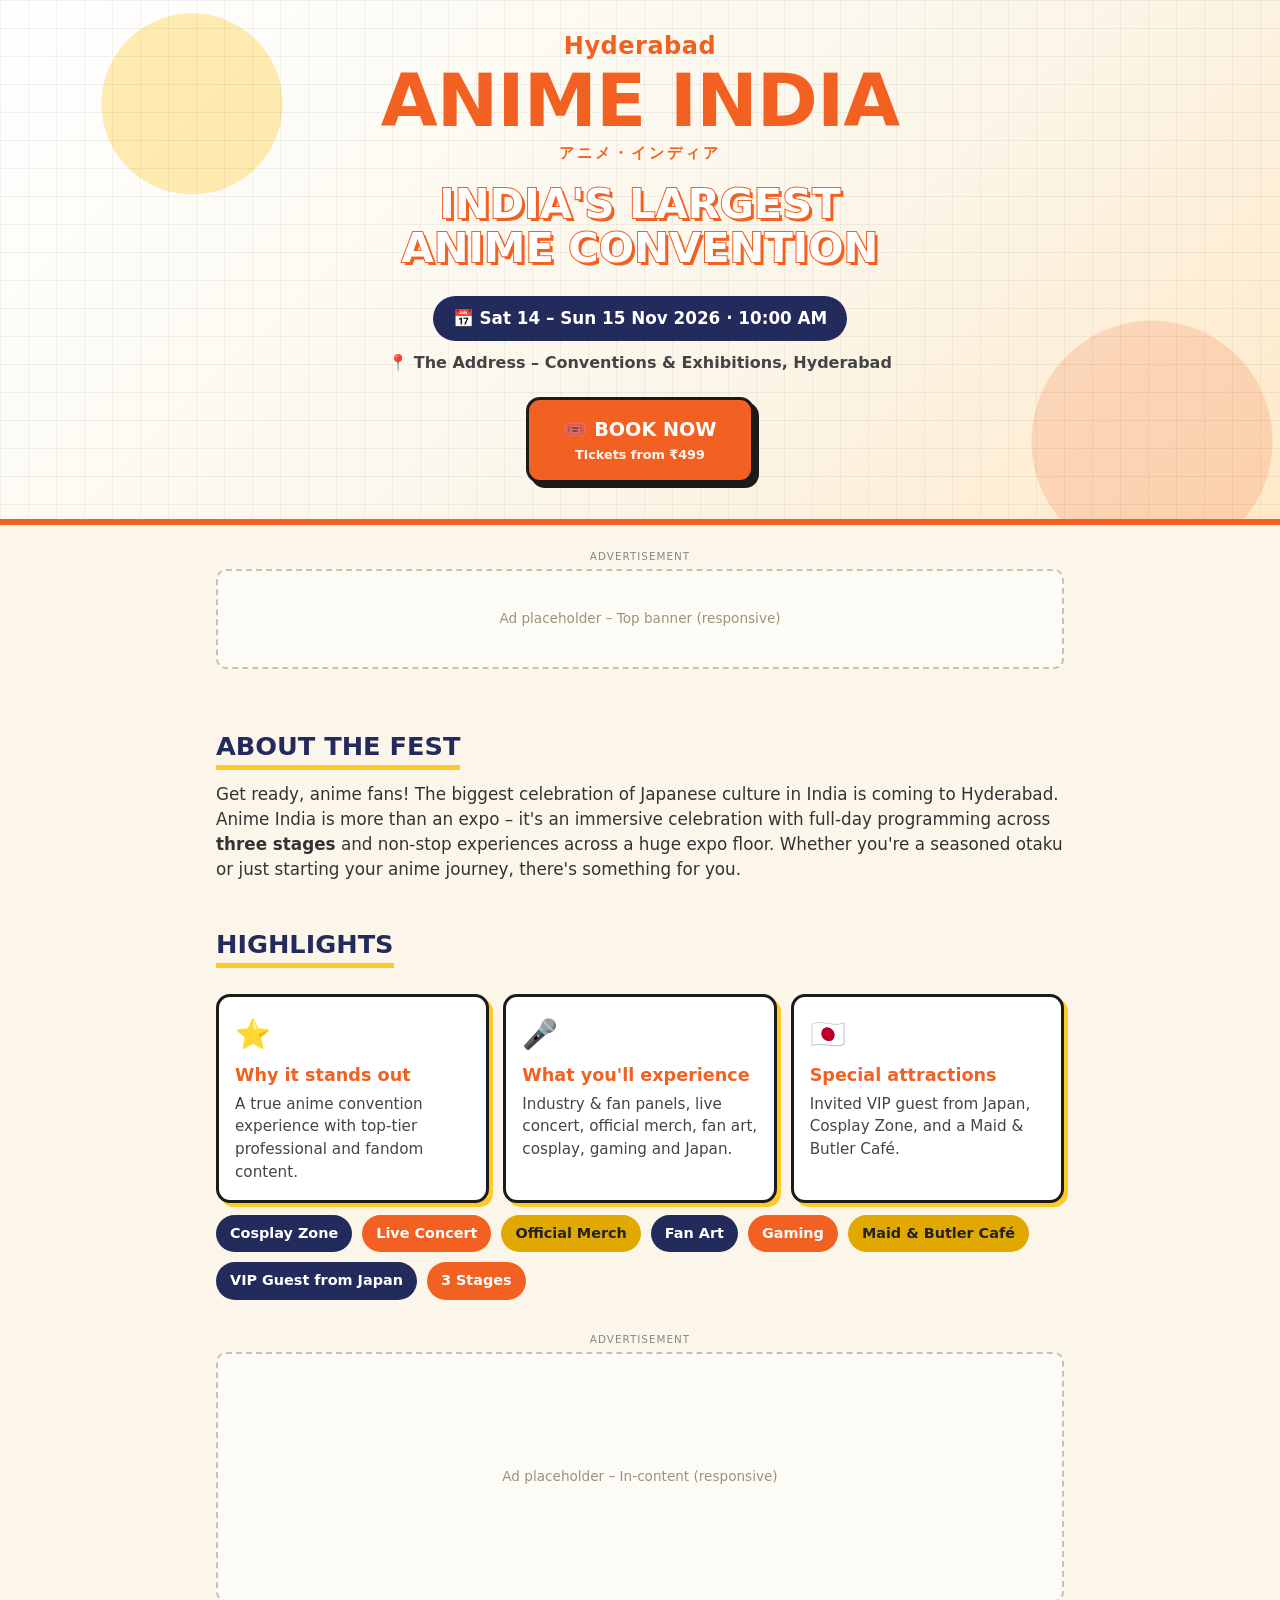
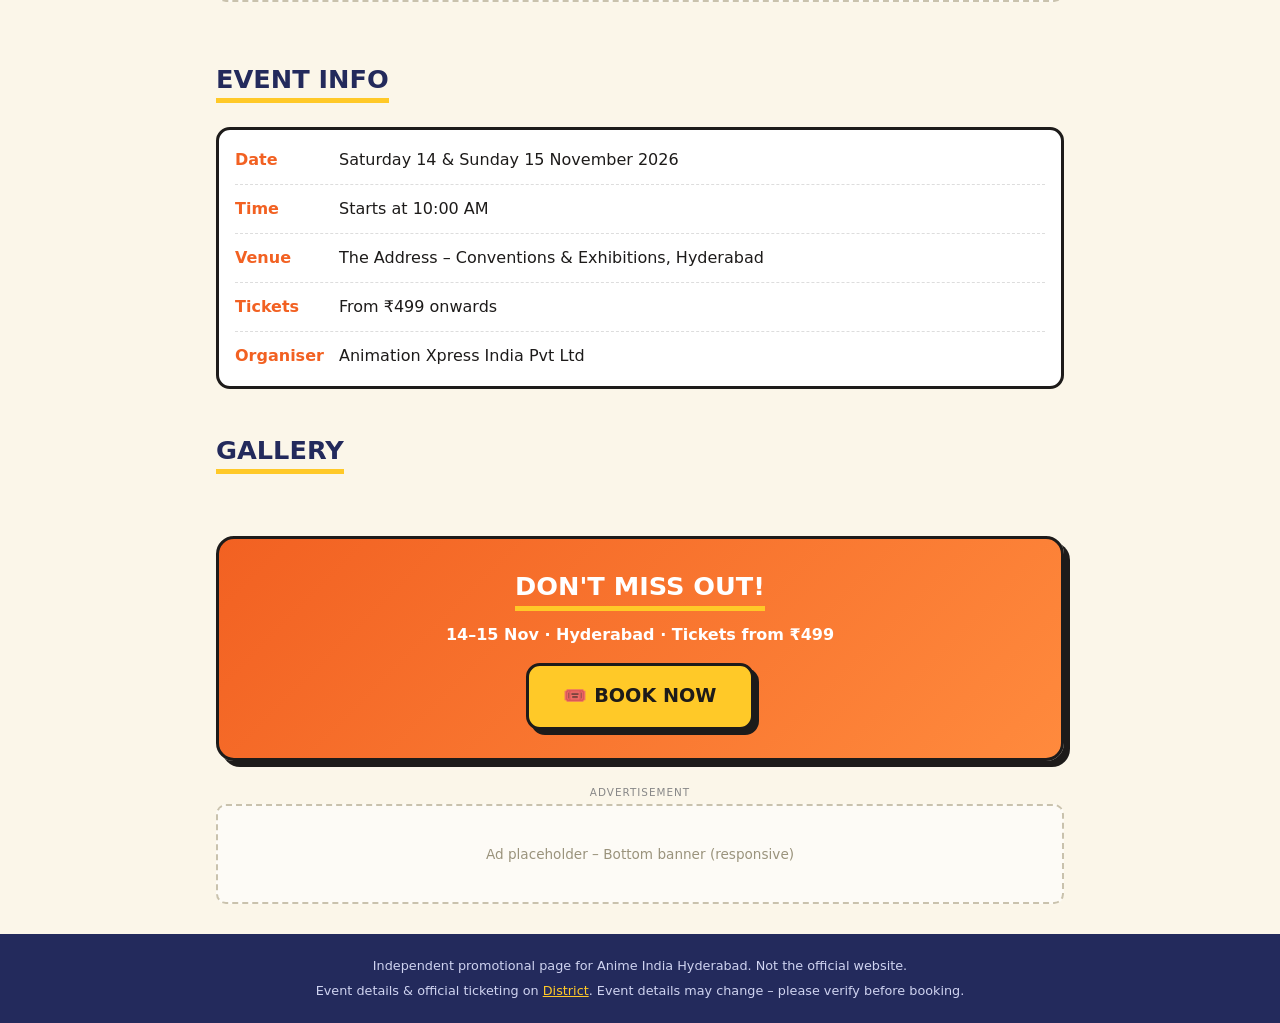
==== index.html @ d9997b5c "Add files via upload" ====
<!DOCTYPE html>
<html lang="en">
<head>
<meta charset="UTF-8">
<meta name="viewport" content="width=device-width, initial-scale=1">
<title>Anime India Hyderabad 2026 – 14 & 15 Nov | Book Tickets</title>
<meta name="description" content="Anime India Hyderabad 2026 – India's largest anime convention. 14–15 Nov at The Address Conventions & Exhibitions. Cosplay, live concert, merch, Japan guests. Tickets from ₹499.">
<meta property="og:title" content="Anime India Hyderabad 2026 – Book Tickets">
<meta property="og:description" content="India's largest anime convention comes to Hyderabad. 14–15 Nov 2026. Tickets from ₹499.">
<meta property="og:type" content="website">
<meta property="og:image" content="https://cdn.district.in/assets/events/publisher/event_cover_image_horizontal/01M0SKTD937GB64CH08VSBX8AN.jpg">
<meta name="twitter:card" content="summary_large_image">

<!-- GOOGLE ADSENSE site-wide script -->
<script async src="https://pagead2.googlesyndication.com/pagead/js/adsbygoogle.js?client=ca-pub-6555063757397765"
     crossorigin="anonymous"></script>

<style>
  :root{
    --orange:#f26122;
    --orange-dark:#d94d12;
    --yellow:#ffc928;
    --cream:#fbf6e9;
    --ink:#1d1b1a;
    --navy:#232a5c;
    --white:#fff;
  }
  *{box-sizing:border-box;margin:0;padding:0}
  html{scroll-behavior:smooth}
  body{
    font-family:"Segoe UI",system-ui,-apple-system,Roboto,Helvetica,Arial,sans-serif;
    background:var(--cream);
    color:var(--ink);
    line-height:1.5;
    -webkit-font-smoothing:antialiased;
    padding-bottom:84px; /* room for sticky button */
  }
  img{max-width:100%;display:block}
  a{color:inherit}
  .wrap{width:100%;max-width:880px;margin:0 auto;padding:0 16px}

  /* ---------- HERO ---------- */
  .hero{
    position:relative;
    overflow:hidden;
    background:
      radial-gradient(circle at 15% 20%,rgba(255,201,40,.35) 0 90px,transparent 91px),
      radial-gradient(circle at 90% 85%,rgba(242,97,34,.18) 0 120px,transparent 121px),
      linear-gradient(135deg,#fff 0%,var(--cream) 60%,#ffe9c9 100%);
    padding:28px 16px 36px;
    text-align:center;
    border-bottom:6px solid var(--orange);
  }
  .hero::before{
    content:"";position:absolute;inset:0;
    background-image:linear-gradient(rgba(0,0,0,.05) 1px,transparent 1px),linear-gradient(90deg,rgba(0,0,0,.05) 1px,transparent 1px);
    background-size:28px 28px;
    pointer-events:none;
  }
  .hero > *{position:relative}
  .city{
    color:var(--orange);font-weight:800;font-size:1.5rem;letter-spacing:.5px;
  }
  .brand{
    color:var(--orange);
    font-weight:900;
    font-size:clamp(2.4rem,11vw,4.6rem);
    line-height:1;
    letter-spacing:-1px;
    text-transform:uppercase;
  }
  .brand-jp{color:var(--orange);font-size:.95rem;font-weight:700;letter-spacing:3px;margin-top:4px}
  .tagline{
    margin:18px auto 6px;
    max-width:560px;
    font-weight:900;
    text-transform:uppercase;
    font-size:clamp(1.5rem,7vw,2.6rem);
    line-height:1.05;
    color:#fff;
    -webkit-text-stroke:2px var(--orange);
    paint-order:stroke fill;
    text-shadow:3px 3px 0 var(--orange);
  }
  .banner-img{
    margin:18px auto 0;
    max-width:640px;
    border-radius:14px;
    border:3px solid var(--ink);
    box-shadow:6px 6px 0 var(--orange);
  }
  .date-pill{
    display:inline-block;margin-top:20px;
    background:var(--navy);color:#fff;
    padding:10px 20px;border-radius:999px;
    font-weight:700;font-size:1.05rem;
  }
  .venue{margin-top:10px;font-weight:600;color:#444}

  /* ---------- BUTTON ---------- */
  .btn{
    display:inline-block;
    background:var(--orange);
    color:#fff;
    text-decoration:none;
    font-weight:900;
    font-size:1.2rem;
    padding:16px 34px;
    border-radius:14px;
    border:3px solid var(--ink);
    box-shadow:5px 5px 0 var(--ink);
    transition:transform .12s,box-shadow .12s,background .12s;
    text-align:center;
  }
  .btn:hover,.btn:focus-visible{background:var(--orange-dark);transform:translate(2px,2px);box-shadow:3px 3px 0 var(--ink)}
  .btn:active{transform:translate(5px,5px);box-shadow:0 0 0 var(--ink)}
  .btn small{display:block;font-weight:600;font-size:.8rem;opacity:.95}
  .hero .btn{margin-top:22px}

  /* ---------- ADS ---------- */
  .ad-slot{
    margin:24px auto;
    text-align:center;
  }
  .ad-slot .ad-label{
    font-size:.65rem;letter-spacing:1px;text-transform:uppercase;color:#888;margin-bottom:4px;
  }
  .ad-box{
    min-height:100px;
    border:2px dashed #c9c2ad;
    border-radius:10px;
    background:rgba(255,255,255,.6);
    display:flex;align-items:center;justify-content:center;
    color:#9a937c;font-size:.85rem;padding:8px;
    overflow:hidden;
  }
  /* When a real ad loads, remove the dashed placeholder look */
  .ad-box:has(ins[data-ad-status="filled"]){border:0;background:none}

  /* ---------- SECTIONS ---------- */
  section{padding:8px 0}
  h2{
    font-size:1.6rem;font-weight:900;text-transform:uppercase;
    color:var(--navy);margin:26px 0 12px;
    display:inline-block;border-bottom:5px solid var(--yellow);
  }
  p.lead{font-size:1.05rem;color:#333}
  .cards{display:grid;grid-template-columns:1fr;gap:14px;margin-top:14px}
  .card{
    background:#fff;border:3px solid var(--ink);border-radius:14px;
    padding:16px;box-shadow:4px 4px 0 var(--yellow);
  }
  .card .ico{font-size:1.8rem}
  .card h3{margin:6px 0 4px;font-size:1.1rem;color:var(--orange)}
  .card p{font-size:.95rem;color:#444}

  .chips{display:flex;flex-wrap:wrap;gap:10px;margin-top:12px}
  .chip{
    background:var(--navy);color:#fff;padding:8px 14px;border-radius:999px;
    font-weight:600;font-size:.9rem;
  }
  .chip:nth-child(3n+2){background:var(--orange)}
  .chip:nth-child(3n){background:#e0a800;color:#222}

  .info{
    background:#fff;border:3px solid var(--ink);border-radius:14px;padding:6px 16px;margin-top:12px;
  }
  .info div{display:flex;gap:12px;padding:12px 0;border-bottom:1px dashed #ddd}
  .info div:last-child{border-bottom:0}
  .info b{min-width:92px;color:var(--orange)}

  .gallery{display:grid;grid-template-columns:repeat(2,1fr);gap:10px;margin-top:12px}
  .gallery img{
    width:100%;aspect-ratio:4/3;object-fit:cover;border-radius:12px;border:3px solid var(--ink);background:#eee;
  }

  .cta-block{
    margin:30px 0 10px;
    background:linear-gradient(135deg,var(--orange),#ff8a3d);
    color:#fff;text-align:center;
    border:3px solid var(--ink);border-radius:18px;
    padding:28px 16px;box-shadow:6px 6px 0 var(--ink);
  }
  .cta-block h2{color:#fff;border-color:var(--yellow);margin-top:0}
  .cta-block p{margin-bottom:16px;font-weight:600}
  .cta-block .btn{background:var(--yellow);color:var(--ink)}
  .cta-block .btn:hover{background:#ffd957}

  /* ---------- FOOTER ---------- */
  footer{
    margin-top:30px;background:var(--navy);color:#cfd3f0;
    text-align:center;padding:22px 16px;font-size:.8rem;
  }
  footer a{color:var(--yellow)}

  /* ---------- STICKY BUTTON (mobile) ---------- */
  .sticky{
    position:fixed;left:0;right:0;bottom:0;z-index:50;
    background:rgba(255,255,255,.96);
    border-top:3px solid var(--ink);
    padding:10px 14px;
    display:flex;align-items:center;justify-content:space-between;gap:12px;
  }
  .sticky .price{font-size:.8rem;line-height:1.2;color:#555}
  .sticky .price b{display:block;font-size:1.25rem;color:var(--ink)}
  .sticky .btn{padding:12px 24px;font-size:1.05rem;box-shadow:3px 3px 0 var(--ink)}

  @media (min-width:640px){
    .cards{grid-template-columns:repeat(3,1fr)}
    .gallery{grid-template-columns:repeat(3,1fr)}
    body{padding-bottom:0}
    .sticky{display:none}
  }
</style>
</head>
<body>

<!-- ================= HERO ================= -->
<header class="hero">
  <div class="city">Hyderabad</div>
  <div class="brand">Anime India</div>
  <div class="brand-jp">アニメ・インディア</div>

  <div class="tagline">India's Largest Anime Convention</div>

  <!-- OPTIONAL: save your banner image as "banner.jpg" next to this file and it will show here -->
  <img class="banner-img" src="banner.jpg" alt="Anime India Hyderabad banner" onerror="this.style.display='none'">

  <div class="date-pill">📅 Sat 14 – Sun 15 Nov 2026 · 10:00 AM</div>
  <div class="venue">📍 The Address – Conventions &amp; Exhibitions, Hyderabad</div>

  <!-- TODO: replace the href with your ticket booking link -->
  <a class="btn book-link" href="https://www.district.in/events/anime-india-hyderabad-2026-buy-tickets" target="_blank" rel="noopener sponsored">
    🎟️ BOOK NOW
    <small>Tickets from ₹499</small>
  </a>
</header>

<main class="wrap">

  <!-- ============ AD SLOT 1: TOP BANNER ============ -->
  <div class="ad-slot">
    <div class="ad-label">Advertisement</div>
    <div class="ad-box">
      <!-- PASTE YOUR ADSENSE UNIT HERE (replace this whole comment block + placeholder text)
      <ins class="adsbygoogle"
           style="display:block"
           data-ad-client="ca-pub-6555063757397765"
           data-ad-slot="1111111111"
           data-ad-format="auto"
           data-full-width-responsive="true"></ins>
      <script>(adsbygoogle = window.adsbygoogle || []).push({});</script>
      -->
      Ad placeholder – Top banner (responsive)
    </div>
  </div>

  <!-- ================= ABOUT ================= -->
  <section>
    <h2>About the Fest</h2>
    <p class="lead">
      Get ready, anime fans! The biggest celebration of Japanese culture in India is coming to Hyderabad.
      Anime India is more than an expo – it's an immersive celebration with full-day programming across
      <strong>three stages</strong> and non-stop experiences across a huge expo floor. Whether you're a seasoned
      otaku or just starting your anime journey, there's something for you.
    </p>
  </section>

  <!-- ================= HIGHLIGHTS ================= -->
  <section>
    <h2>Highlights</h2>
    <div class="cards">
      <div class="card">
        <div class="ico">⭐</div>
        <h3>Why it stands out</h3>
        <p>A true anime convention experience with top-tier professional and fandom content.</p>
      </div>
      <div class="card">
        <div class="ico">🎤</div>
        <h3>What you'll experience</h3>
        <p>Industry &amp; fan panels, live concert, official merch, fan art, cosplay, gaming and Japan.</p>
      </div>
      <div class="card">
        <div class="ico">🇯🇵</div>
        <h3>Special attractions</h3>
        <p>Invited VIP guest from Japan, Cosplay Zone, and a Maid &amp; Butler Café.</p>
      </div>
    </div>

    <div class="chips">
      <span class="chip">Cosplay Zone</span>
      <span class="chip">Live Concert</span>
      <span class="chip">Official Merch</span>
      <span class="chip">Fan Art</span>
      <span class="chip">Gaming</span>
      <span class="chip">Maid &amp; Butler Café</span>
      <span class="chip">VIP Guest from Japan</span>
      <span class="chip">3 Stages</span>
    </div>
  </section>

  <!-- ============ AD SLOT 2: IN-CONTENT ============ -->
  <div class="ad-slot">
    <div class="ad-label">Advertisement</div>
    <div class="ad-box" style="min-height:250px">
      <!-- PASTE YOUR ADSENSE UNIT HERE (in-article / display)
      <ins class="adsbygoogle"
           style="display:block"
           data-ad-client="ca-pub-6555063757397765"
           data-ad-slot="2222222222"
           data-ad-format="auto"
           data-full-width-responsive="true"></ins>
      <script>(adsbygoogle = window.adsbygoogle || []).push({});</script>
      -->
      Ad placeholder – In-content (responsive)
    </div>
  </div>

  <!-- ================= EVENT INFO ================= -->
  <section>
    <h2>Event Info</h2>
    <div class="info">
      <div><b>Date</b><span>Saturday 14 &amp; Sunday 15 November 2026</span></div>
      <div><b>Time</b><span>Starts at 10:00 AM</span></div>
      <div><b>Venue</b><span>The Address – Conventions &amp; Exhibitions, Hyderabad</span></div>
      <div><b>Tickets</b><span>From ₹499 onwards</span></div>
      <div><b>Organiser</b><span>Animation Xpress India Pvt Ltd</span></div>
    </div>
  </section>

  <!-- ================= GALLERY ================= -->
  <section>
    <h2>Gallery</h2>
    <div class="gallery">
      <img loading="lazy" src="https://cdn.district.in/assets/events/publisher/event_gallery/01M0SVY6WCK9Q5FBVEZXFM55FK.jpg" alt="Anime India gallery 1" onerror="this.style.display='none'">
      <img loading="lazy" src="https://cdn.district.in/assets/events/publisher/event_gallery/01M0SVY34ZHB3S0Z2BX5FGMW21.jpg" alt="Anime India gallery 2" onerror="this.style.display='none'">
      <img loading="lazy" src="https://cdn.district.in/assets/events/publisher/event_gallery/01M0SVXY5QRFM354SJAD86VVQ5.jpg" alt="Anime India gallery 3" onerror="this.style.display='none'">
      <img loading="lazy" src="https://cdn.district.in/assets/events/publisher/event_gallery/01M0SVXTPT9TZ4PZVV7VS8938Q.jpg" alt="Anime India gallery 4" onerror="this.style.display='none'">
      <img loading="lazy" src="https://cdn.district.in/assets/events/publisher/event_gallery/01M2HNBR9TRC906H655CSDZWC6.jpg" alt="Anime India gallery 5" onerror="this.style.display='none'">
      <img loading="lazy" src="https://cdn.district.in/assets/events/publisher/event_gallery/01M2HNBVG0ZB7NQNFQW8P3RVX2.jpg" alt="Anime India gallery 6" onerror="this.style.display='none'">
    </div>
  </section>

  <!-- ================= BOOK NOW CTA ================= -->
  <div class="cta-block">
    <h2>Don't Miss Out!</h2>
    <p>14–15 Nov · Hyderabad · Tickets from ₹499</p>
    <!-- TODO: replace the href with your ticket booking link -->
    <a class="btn book-link" href="https://www.district.in/events/anime-india-hyderabad-2026-buy-tickets" target="_blank" rel="noopener sponsored">
      🎟️ BOOK NOW
    </a>
  </div>

  <!-- ============ AD SLOT 3: BOTTOM ============ -->
  <div class="ad-slot">
    <div class="ad-label">Advertisement</div>
    <div class="ad-box">
      <!-- PASTE YOUR ADSENSE UNIT HERE (bottom banner)
      <ins class="adsbygoogle"
           style="display:block"
           data-ad-client="ca-pub-6555063757397765"
           data-ad-slot="3333333333"
           data-ad-format="auto"
           data-full-width-responsive="true"></ins>
      <script>(adsbygoogle = window.adsbygoogle || []).push({});</script>
      -->
      Ad placeholder – Bottom banner (responsive)
    </div>
  </div>

</main>

<footer>
  <p>Independent promotional page for Anime India Hyderabad. Not the official website.</p>
  <p style="margin-top:6px">Event details &amp; official ticketing on
    <a href="https://www.district.in/events/anime-india-hyderabad-2026-buy-tickets" target="_blank" rel="noopener">District</a>.
    Event details may change – please verify before booking.</p>
</footer>

<!-- Sticky mobile Book Now bar -->
<div class="sticky">
  <div class="price">Tickets from<b>₹499</b></div>
  <a class="btn book-link" href="https://www.district.in/events/anime-india-hyderabad-2026-buy-tickets" target="_blank" rel="noopener sponsored">🎟️ BOOK NOW</a>
</div>

</body>
</html>
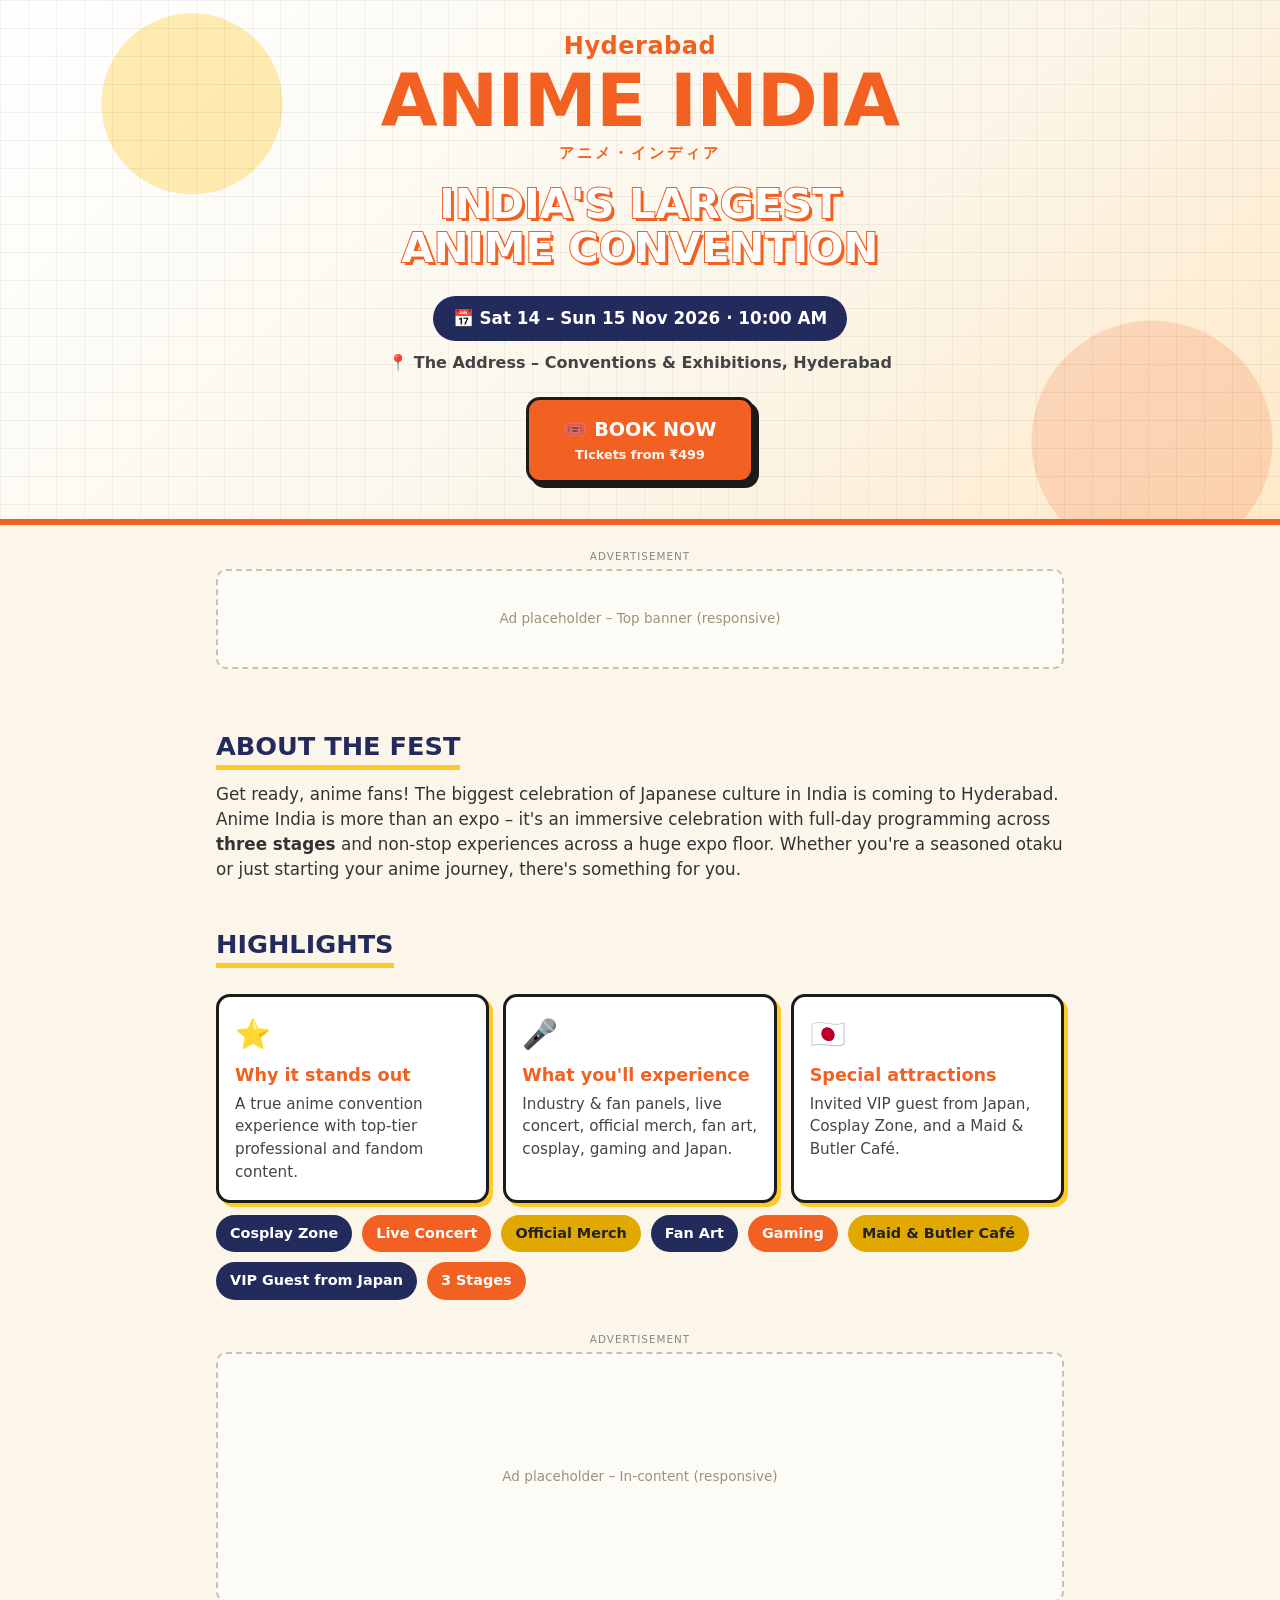
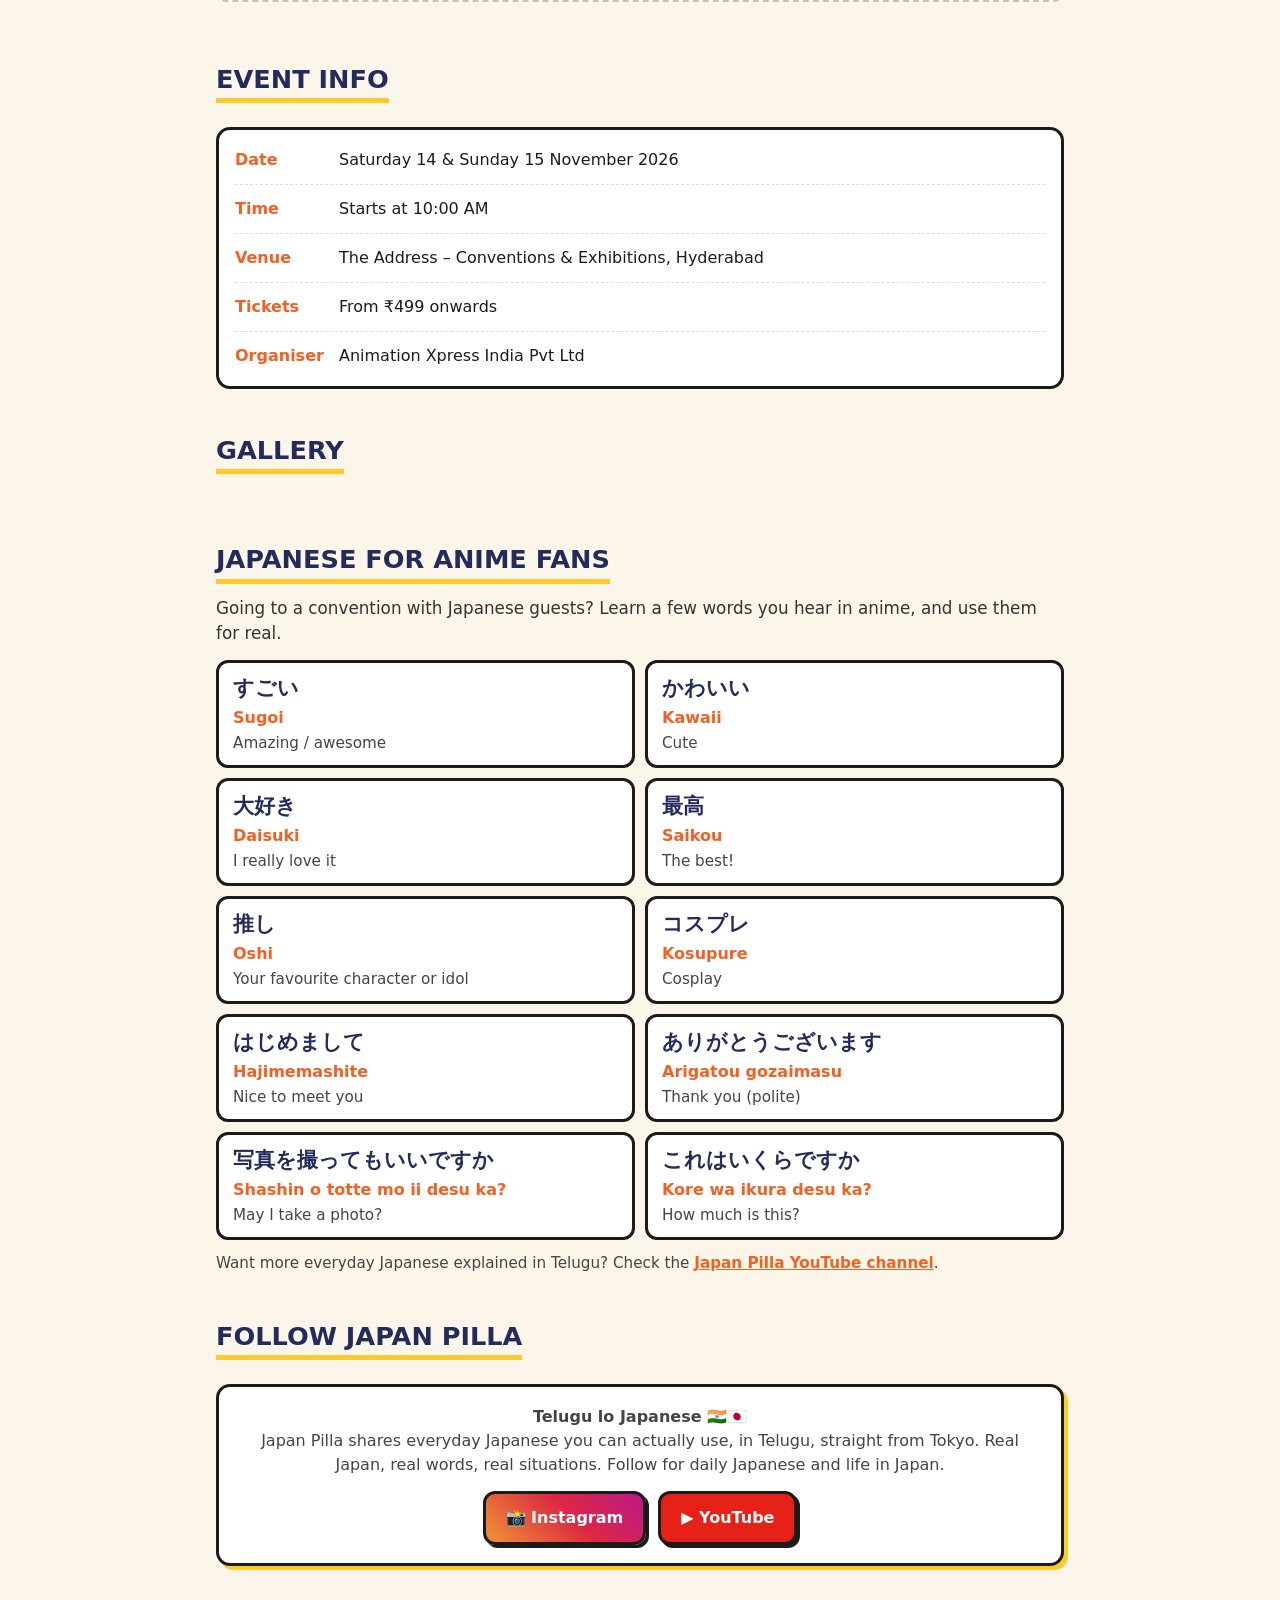
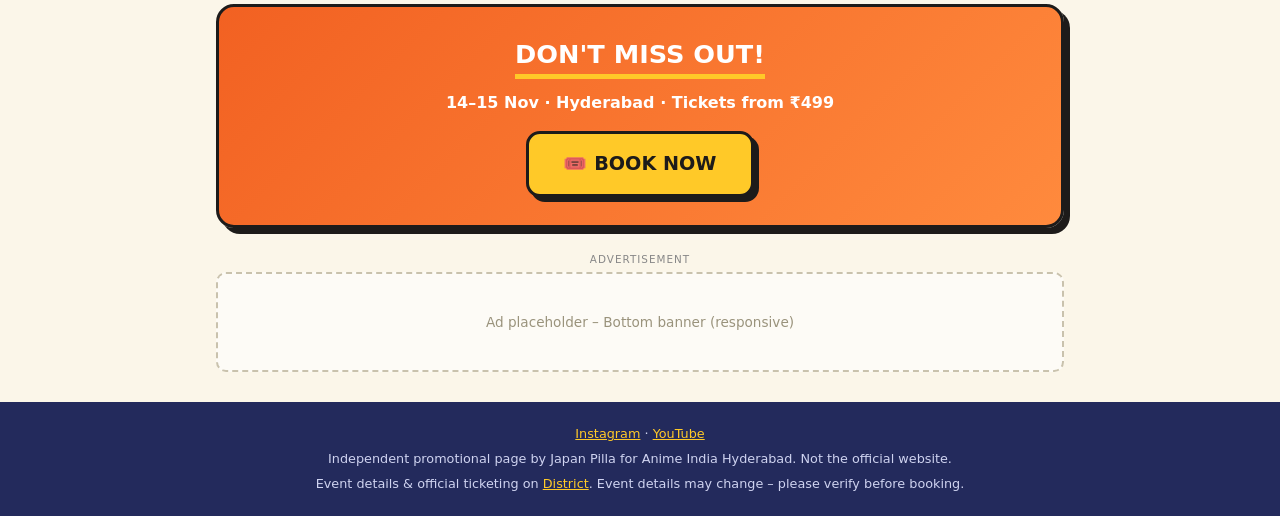
==== commit 70782dec: "Add files via upload" ====
--- a/index.html
+++ b/index.html
@@ -185,6 +185,37 @@
   .cta-block p{margin-bottom:16px;font-weight:600}
   .cta-block .btn{background:var(--yellow);color:var(--ink)}
   .cta-block .btn:hover{background:#ffd957}
+
+  /* ---------- PHRASES ---------- */
+  .phrases{display:grid;grid-template-columns:1fr;gap:10px;margin-top:14px}
+  .ph{
+    background:#fff;border:3px solid var(--ink);border-radius:12px;
+    padding:10px 14px;display:flex;flex-direction:column;gap:2px;
+  }
+  .ph .jp{font-size:1.3rem;font-weight:800;color:var(--navy)}
+  .ph .ro{font-weight:700;color:var(--orange)}
+  .ph .en{color:#444;font-size:.95rem}
+  p.note{margin-top:12px;font-size:.95rem;color:#444}
+  p.note a{color:var(--orange);font-weight:700}
+  @media (min-width:640px){.phrases{grid-template-columns:repeat(2,1fr)}}
+
+  /* ---------- FOLLOW / SOCIAL ---------- */
+  .follow{
+    background:#fff;border:3px solid var(--ink);border-radius:14px;
+    padding:18px 16px;margin-top:12px;text-align:center;
+    box-shadow:4px 4px 0 var(--yellow);
+  }
+  .follow p{color:#444;margin-bottom:14px}
+  .social{display:flex;flex-wrap:wrap;gap:12px;justify-content:center}
+  .social a{
+    display:inline-flex;align-items:center;gap:8px;
+    text-decoration:none;font-weight:800;color:#fff;
+    padding:12px 20px;border-radius:12px;border:3px solid var(--ink);
+    box-shadow:3px 3px 0 var(--ink);
+  }
+  .social a.ig{background:linear-gradient(45deg,#f09433,#dc2743 55%,#bc1888)}
+  .social a.yt{background:#e62117}
+  .social a:hover{transform:translate(2px,2px);box-shadow:1px 1px 0 var(--ink)}
 
   /* ---------- FOOTER ---------- */
   footer{
@@ -341,6 +372,38 @@
     </div>
   </section>
 
+  <!-- ================= JAPANESE PHRASES ================= -->
+  <section>
+    <h2>Japanese for Anime Fans</h2>
+    <p class="lead">Going to a convention with Japanese guests? Learn a few words you hear in anime, and use them for real.</p>
+    <div class="phrases">
+      <div class="ph"><span class="jp">すごい</span><span class="ro">Sugoi</span><span class="en">Amazing / awesome</span></div>
+      <div class="ph"><span class="jp">かわいい</span><span class="ro">Kawaii</span><span class="en">Cute</span></div>
+      <div class="ph"><span class="jp">大好き</span><span class="ro">Daisuki</span><span class="en">I really love it</span></div>
+      <div class="ph"><span class="jp">最高</span><span class="ro">Saikou</span><span class="en">The best!</span></div>
+      <div class="ph"><span class="jp">推し</span><span class="ro">Oshi</span><span class="en">Your favourite character or idol</span></div>
+      <div class="ph"><span class="jp">コスプレ</span><span class="ro">Kosupure</span><span class="en">Cosplay</span></div>
+      <div class="ph"><span class="jp">はじめまして</span><span class="ro">Hajimemashite</span><span class="en">Nice to meet you</span></div>
+      <div class="ph"><span class="jp">ありがとうございます</span><span class="ro">Arigatou gozaimasu</span><span class="en">Thank you (polite)</span></div>
+      <div class="ph"><span class="jp">写真を撮ってもいいですか</span><span class="ro">Shashin o totte mo ii desu ka?</span><span class="en">May I take a photo?</span></div>
+      <div class="ph"><span class="jp">これはいくらですか</span><span class="ro">Kore wa ikura desu ka?</span><span class="en">How much is this?</span></div>
+    </div>
+    <p class="note">Want more everyday Japanese explained in Telugu? Check the <a href="https://www.youtube.com/@japan_pilla" target="_blank" rel="noopener">Japan Pilla YouTube channel</a>.</p>
+  </section>
+
+  <!-- ================= FOLLOW ================= -->
+  <section>
+    <h2>Follow Japan Pilla</h2>
+    <div class="follow">
+      <p><strong>Telugu lo Japanese 🇮🇳🇯🇵</strong><br>
+      Japan Pilla shares everyday Japanese you can actually use, in Telugu, straight from Tokyo. Real Japan, real words, real situations. Follow for daily Japanese and life in Japan.</p>
+      <div class="social">
+        <a class="ig" href="https://www.instagram.com/japan_pilla" target="_blank" rel="noopener">📸 Instagram</a>
+        <a class="yt" href="https://www.youtube.com/@japan_pilla" target="_blank" rel="noopener">▶️ YouTube</a>
+      </div>
+    </div>
+  </section>
+
   <!-- ================= BOOK NOW CTA ================= -->
   <div class="cta-block">
     <h2>Don't Miss Out!</h2>
@@ -371,7 +434,11 @@
 </main>
 
 <footer>
-  <p>Independent promotional page for Anime India Hyderabad. Not the official website.</p>
+  <p>
+    <a href="https://www.instagram.com/japan_pilla" target="_blank" rel="noopener">Instagram</a> ·
+    <a href="https://www.youtube.com/@japan_pilla" target="_blank" rel="noopener">YouTube</a>
+  </p>
+  <p style="margin-top:6px">Independent promotional page by Japan Pilla for Anime India Hyderabad. Not the official website.</p>
   <p style="margin-top:6px">Event details &amp; official ticketing on
     <a href="https://www.district.in/events/anime-india-hyderabad-2026-buy-tickets" target="_blank" rel="noopener">District</a>.
     Event details may change – please verify before booking.</p>
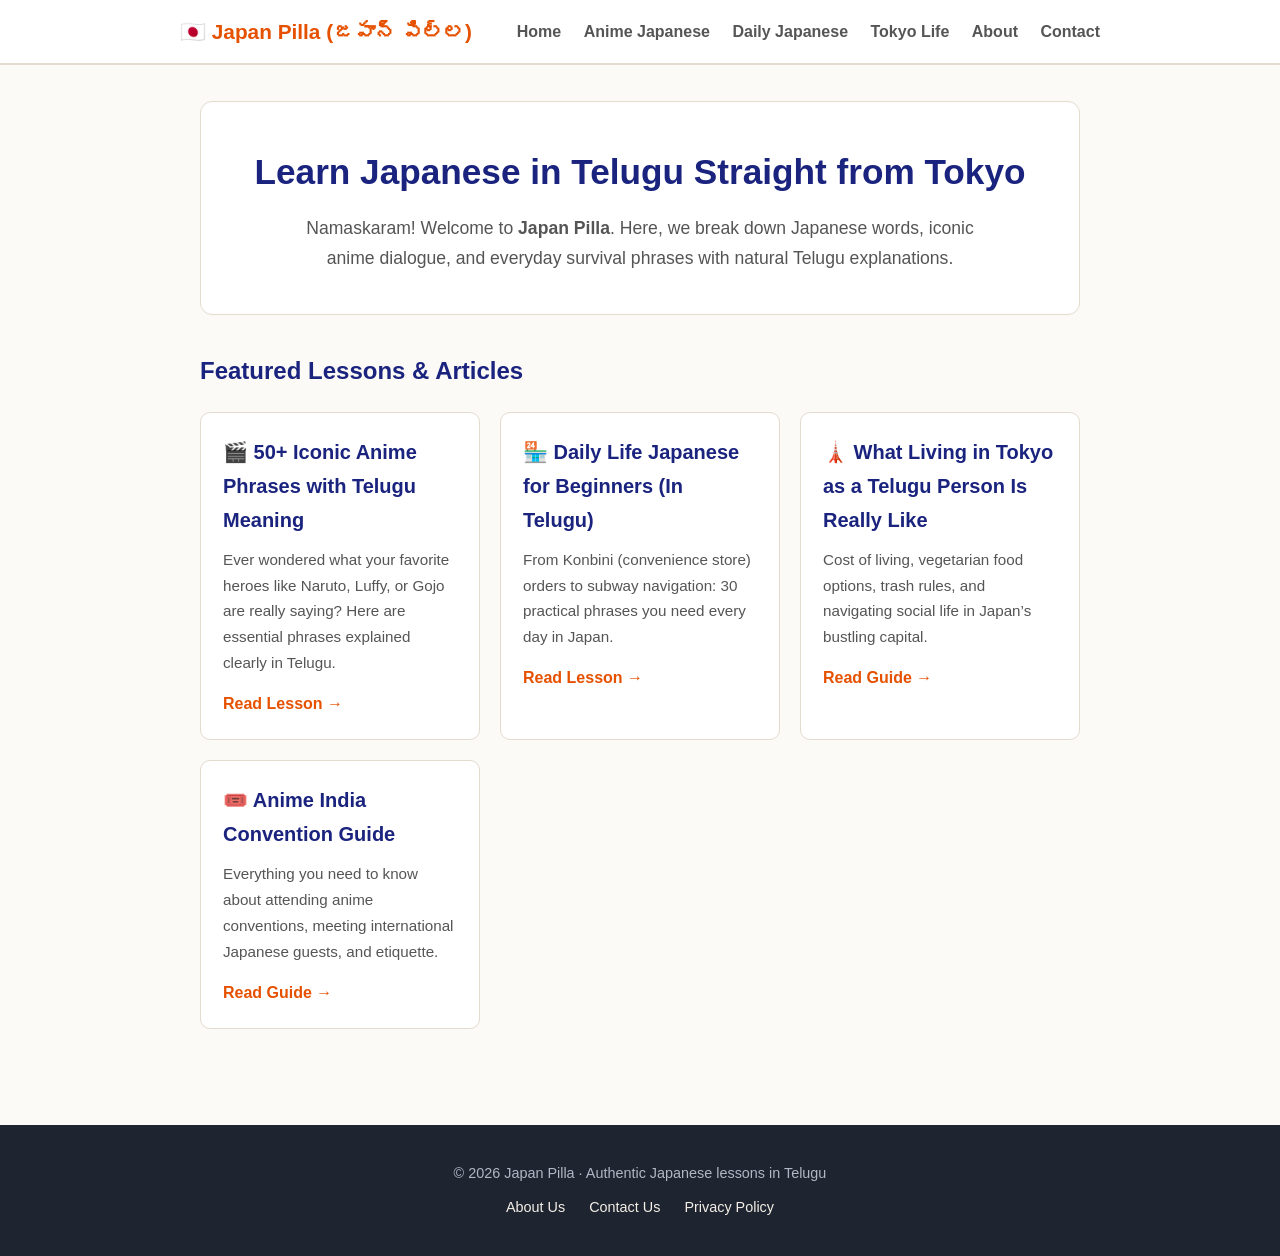
==== commit 724e5789: "Add files via upload" ====
--- a/index.html
+++ b/index.html
@@ -1,454 +1,72 @@
 <!DOCTYPE html>
 <html lang="en">
 <head>
-<meta charset="UTF-8">
-<meta name="viewport" content="width=device-width, initial-scale=1">
-<title>Anime India Hyderabad 2026 – 14 & 15 Nov | Book Tickets</title>
-<meta name="description" content="Anime India Hyderabad 2026 – India's largest anime convention. 14–15 Nov at The Address Conventions & Exhibitions. Cosplay, live concert, merch, Japan guests. Tickets from ₹499.">
-<meta property="og:title" content="Anime India Hyderabad 2026 – Book Tickets">
-<meta property="og:description" content="India's largest anime convention comes to Hyderabad. 14–15 Nov 2026. Tickets from ₹499.">
-<meta property="og:type" content="website">
-<meta property="og:image" content="https://cdn.district.in/assets/events/publisher/event_cover_image_horizontal/01M0SKTD937GB64CH08VSBX8AN.jpg">
-<meta name="twitter:card" content="summary_large_image">
-
-<!-- GOOGLE ADSENSE site-wide script -->
-<script async src="https://pagead2.googlesyndication.com/pagead/js/adsbygoogle.js?client=ca-pub-6555063757397765"
-     crossorigin="anonymous"></script>
-
-<style>
-  :root{
-    --orange:#f26122;
-    --orange-dark:#d94d12;
-    --yellow:#ffc928;
-    --cream:#fbf6e9;
-    --ink:#1d1b1a;
-    --navy:#232a5c;
-    --white:#fff;
-  }
-  *{box-sizing:border-box;margin:0;padding:0}
-  html{scroll-behavior:smooth}
-  body{
-    font-family:"Segoe UI",system-ui,-apple-system,Roboto,Helvetica,Arial,sans-serif;
-    background:var(--cream);
-    color:var(--ink);
-    line-height:1.5;
-    -webkit-font-smoothing:antialiased;
-    padding-bottom:84px; /* room for sticky button */
-  }
-  img{max-width:100%;display:block}
-  a{color:inherit}
-  .wrap{width:100%;max-width:880px;margin:0 auto;padding:0 16px}
-
-  /* ---------- HERO ---------- */
-  .hero{
-    position:relative;
-    overflow:hidden;
-    background:
-      radial-gradient(circle at 15% 20%,rgba(255,201,40,.35) 0 90px,transparent 91px),
-      radial-gradient(circle at 90% 85%,rgba(242,97,34,.18) 0 120px,transparent 121px),
-      linear-gradient(135deg,#fff 0%,var(--cream) 60%,#ffe9c9 100%);
-    padding:28px 16px 36px;
-    text-align:center;
-    border-bottom:6px solid var(--orange);
-  }
-  .hero::before{
-    content:"";position:absolute;inset:0;
-    background-image:linear-gradient(rgba(0,0,0,.05) 1px,transparent 1px),linear-gradient(90deg,rgba(0,0,0,.05) 1px,transparent 1px);
-    background-size:28px 28px;
-    pointer-events:none;
-  }
-  .hero > *{position:relative}
-  .city{
-    color:var(--orange);font-weight:800;font-size:1.5rem;letter-spacing:.5px;
-  }
-  .brand{
-    color:var(--orange);
-    font-weight:900;
-    font-size:clamp(2.4rem,11vw,4.6rem);
-    line-height:1;
-    letter-spacing:-1px;
-    text-transform:uppercase;
-  }
-  .brand-jp{color:var(--orange);font-size:.95rem;font-weight:700;letter-spacing:3px;margin-top:4px}
-  .tagline{
-    margin:18px auto 6px;
-    max-width:560px;
-    font-weight:900;
-    text-transform:uppercase;
-    font-size:clamp(1.5rem,7vw,2.6rem);
-    line-height:1.05;
-    color:#fff;
-    -webkit-text-stroke:2px var(--orange);
-    paint-order:stroke fill;
-    text-shadow:3px 3px 0 var(--orange);
-  }
-  .banner-img{
-    margin:18px auto 0;
-    max-width:640px;
-    border-radius:14px;
-    border:3px solid var(--ink);
-    box-shadow:6px 6px 0 var(--orange);
-  }
-  .date-pill{
-    display:inline-block;margin-top:20px;
-    background:var(--navy);color:#fff;
-    padding:10px 20px;border-radius:999px;
-    font-weight:700;font-size:1.05rem;
-  }
-  .venue{margin-top:10px;font-weight:600;color:#444}
-
-  /* ---------- BUTTON ---------- */
-  .btn{
-    display:inline-block;
-    background:var(--orange);
-    color:#fff;
-    text-decoration:none;
-    font-weight:900;
-    font-size:1.2rem;
-    padding:16px 34px;
-    border-radius:14px;
-    border:3px solid var(--ink);
-    box-shadow:5px 5px 0 var(--ink);
-    transition:transform .12s,box-shadow .12s,background .12s;
-    text-align:center;
-  }
-  .btn:hover,.btn:focus-visible{background:var(--orange-dark);transform:translate(2px,2px);box-shadow:3px 3px 0 var(--ink)}
-  .btn:active{transform:translate(5px,5px);box-shadow:0 0 0 var(--ink)}
-  .btn small{display:block;font-weight:600;font-size:.8rem;opacity:.95}
-  .hero .btn{margin-top:22px}
-
-  /* ---------- ADS ---------- */
-  .ad-slot{
-    margin:24px auto;
-    text-align:center;
-  }
-  .ad-slot .ad-label{
-    font-size:.65rem;letter-spacing:1px;text-transform:uppercase;color:#888;margin-bottom:4px;
-  }
-  .ad-box{
-    min-height:100px;
-    border:2px dashed #c9c2ad;
-    border-radius:10px;
-    background:rgba(255,255,255,.6);
-    display:flex;align-items:center;justify-content:center;
-    color:#9a937c;font-size:.85rem;padding:8px;
-    overflow:hidden;
-  }
-  /* When a real ad loads, remove the dashed placeholder look */
-  .ad-box:has(ins[data-ad-status="filled"]){border:0;background:none}
-
-  /* ---------- SECTIONS ---------- */
-  section{padding:8px 0}
-  h2{
-    font-size:1.6rem;font-weight:900;text-transform:uppercase;
-    color:var(--navy);margin:26px 0 12px;
-    display:inline-block;border-bottom:5px solid var(--yellow);
-  }
-  p.lead{font-size:1.05rem;color:#333}
-  .cards{display:grid;grid-template-columns:1fr;gap:14px;margin-top:14px}
-  .card{
-    background:#fff;border:3px solid var(--ink);border-radius:14px;
-    padding:16px;box-shadow:4px 4px 0 var(--yellow);
-  }
-  .card .ico{font-size:1.8rem}
-  .card h3{margin:6px 0 4px;font-size:1.1rem;color:var(--orange)}
-  .card p{font-size:.95rem;color:#444}
-
-  .chips{display:flex;flex-wrap:wrap;gap:10px;margin-top:12px}
-  .chip{
-    background:var(--navy);color:#fff;padding:8px 14px;border-radius:999px;
-    font-weight:600;font-size:.9rem;
-  }
-  .chip:nth-child(3n+2){background:var(--orange)}
-  .chip:nth-child(3n){background:#e0a800;color:#222}
-
-  .info{
-    background:#fff;border:3px solid var(--ink);border-radius:14px;padding:6px 16px;margin-top:12px;
-  }
-  .info div{display:flex;gap:12px;padding:12px 0;border-bottom:1px dashed #ddd}
-  .info div:last-child{border-bottom:0}
-  .info b{min-width:92px;color:var(--orange)}
-
-  .gallery{display:grid;grid-template-columns:repeat(2,1fr);gap:10px;margin-top:12px}
-  .gallery img{
-    width:100%;aspect-ratio:4/3;object-fit:cover;border-radius:12px;border:3px solid var(--ink);background:#eee;
-  }
-
-  .cta-block{
-    margin:30px 0 10px;
-    background:linear-gradient(135deg,var(--orange),#ff8a3d);
-    color:#fff;text-align:center;
-    border:3px solid var(--ink);border-radius:18px;
-    padding:28px 16px;box-shadow:6px 6px 0 var(--ink);
-  }
-  .cta-block h2{color:#fff;border-color:var(--yellow);margin-top:0}
-  .cta-block p{margin-bottom:16px;font-weight:600}
-  .cta-block .btn{background:var(--yellow);color:var(--ink)}
-  .cta-block .btn:hover{background:#ffd957}
-
-  /* ---------- PHRASES ---------- */
-  .phrases{display:grid;grid-template-columns:1fr;gap:10px;margin-top:14px}
-  .ph{
-    background:#fff;border:3px solid var(--ink);border-radius:12px;
-    padding:10px 14px;display:flex;flex-direction:column;gap:2px;
-  }
-  .ph .jp{font-size:1.3rem;font-weight:800;color:var(--navy)}
-  .ph .ro{font-weight:700;color:var(--orange)}
-  .ph .en{color:#444;font-size:.95rem}
-  p.note{margin-top:12px;font-size:.95rem;color:#444}
-  p.note a{color:var(--orange);font-weight:700}
-  @media (min-width:640px){.phrases{grid-template-columns:repeat(2,1fr)}}
-
-  /* ---------- FOLLOW / SOCIAL ---------- */
-  .follow{
-    background:#fff;border:3px solid var(--ink);border-radius:14px;
-    padding:18px 16px;margin-top:12px;text-align:center;
-    box-shadow:4px 4px 0 var(--yellow);
-  }
-  .follow p{color:#444;margin-bottom:14px}
-  .social{display:flex;flex-wrap:wrap;gap:12px;justify-content:center}
-  .social a{
-    display:inline-flex;align-items:center;gap:8px;
-    text-decoration:none;font-weight:800;color:#fff;
-    padding:12px 20px;border-radius:12px;border:3px solid var(--ink);
-    box-shadow:3px 3px 0 var(--ink);
-  }
-  .social a.ig{background:linear-gradient(45deg,#f09433,#dc2743 55%,#bc1888)}
-  .social a.yt{background:#e62117}
-  .social a:hover{transform:translate(2px,2px);box-shadow:1px 1px 0 var(--ink)}
-
-  /* ---------- FOOTER ---------- */
-  footer{
-    margin-top:30px;background:var(--navy);color:#cfd3f0;
-    text-align:center;padding:22px 16px;font-size:.8rem;
-  }
-  footer a{color:var(--yellow)}
-
-  /* ---------- STICKY BUTTON (mobile) ---------- */
-  .sticky{
-    position:fixed;left:0;right:0;bottom:0;z-index:50;
-    background:rgba(255,255,255,.96);
-    border-top:3px solid var(--ink);
-    padding:10px 14px;
-    display:flex;align-items:center;justify-content:space-between;gap:12px;
-  }
-  .sticky .price{font-size:.8rem;line-height:1.2;color:#555}
-  .sticky .price b{display:block;font-size:1.25rem;color:var(--ink)}
-  .sticky .btn{padding:12px 24px;font-size:1.05rem;box-shadow:3px 3px 0 var(--ink)}
-
-  @media (min-width:640px){
-    .cards{grid-template-columns:repeat(3,1fr)}
-    .gallery{grid-template-columns:repeat(3,1fr)}
-    body{padding-bottom:0}
-    .sticky{display:none}
-  }
-</style>
+  <meta charset="UTF-8">
+  <meta name="viewport" content="width=device-width, initial-scale=1">
+  <title>Japan Pilla – Learn Japanese in Telugu | Life in Tokyo & Anime Guide</title>
+  <meta name="description" content="Master Japanese language through Telugu. Authentic Japanese lessons, anime slang, and real-life stories straight from Tokyo by Japan Pilla.">
+  <link rel="stylesheet" href="style.css">
+  <script async src="https://pagead2.googlesyndication.com/pagead/js/adsbygoogle.js?client=ca-pub-6555063757397765" crossorigin="anonymous"></script>
 </head>
 <body>
 
-<!-- ================= HERO ================= -->
-<header class="hero">
-  <div class="city">Hyderabad</div>
-  <div class="brand">Anime India</div>
-  <div class="brand-jp">アニメ・インディア</div>
-
-  <div class="tagline">India's Largest Anime Convention</div>
-
-  <!-- OPTIONAL: save your banner image as "banner.jpg" next to this file and it will show here -->
-  <img class="banner-img" src="banner.jpg" alt="Anime India Hyderabad banner" onerror="this.style.display='none'">
-
-  <div class="date-pill">📅 Sat 14 – Sun 15 Nov 2026 · 10:00 AM</div>
-  <div class="venue">📍 The Address – Conventions &amp; Exhibitions, Hyderabad</div>
-
-  <!-- TODO: replace the href with your ticket booking link -->
-  <a class="btn book-link" href="https://www.district.in/events/anime-india-hyderabad-2026-buy-tickets" target="_blank" rel="noopener sponsored">
-    🎟️ BOOK NOW
-    <small>Tickets from ₹499</small>
-  </a>
+<header>
+  <div class="nav-wrap">
+    <a href="index.html" class="logo">🇯🇵 Japan Pilla (జపాన్ పిల్ల)</a>
+    <nav>
+      <a href="index.html">Home</a>
+      <a href="anime-japanese-phrases.html">Anime Japanese</a>
+      <a href="daily-life-japanese.html">Daily Japanese</a>
+      <a href="tokyo-life-guide.html">Tokyo Life</a>
+      <a href="about.html">About</a>
+      <a href="contact.html">Contact</a>
+    </nav>
+  </div>
 </header>
 
-<main class="wrap">
+<main class="container">
+  <section class="hero-banner">
+    <h1>Learn Japanese in Telugu Straight from Tokyo</h1>
+    <p>Namaskaram! Welcome to <strong>Japan Pilla</strong>. Here, we break down Japanese words, iconic anime dialogue, and everyday survival phrases with natural Telugu explanations.</p>
+  </section>
 
-  <!-- ============ AD SLOT 1: TOP BANNER ============ -->
-  <div class="ad-slot">
-    <div class="ad-label">Advertisement</div>
-    <div class="ad-box">
-      <!-- PASTE YOUR ADSENSE UNIT HERE (replace this whole comment block + placeholder text)
-      <ins class="adsbygoogle"
-           style="display:block"
-           data-ad-client="ca-pub-6555063757397765"
-           data-ad-slot="1111111111"
-           data-ad-format="auto"
-           data-full-width-responsive="true"></ins>
-      <script>(adsbygoogle = window.adsbygoogle || []).push({});</script>
-      -->
-      Ad placeholder – Top banner (responsive)
+  <h2 style="margin-bottom:20px; color:var(--secondary)">Featured Lessons & Articles</h2>
+
+  <div class="grid">
+    <div class="card">
+      <h3>🎬 50+ Iconic Anime Phrases with Telugu Meaning</h3>
+      <p>Ever wondered what your favorite heroes like Naruto, Luffy, or Gojo are really saying? Here are essential phrases explained clearly in Telugu.</p>
+      <a href="anime-japanese-phrases.html" class="read-more">Read Lesson →</a>
+    </div>
+
+    <div class="card">
+      <h3>🏪 Daily Life Japanese for Beginners (In Telugu)</h3>
+      <p>From Konbini (convenience store) orders to subway navigation: 30 practical phrases you need every day in Japan.</p>
+      <a href="daily-life-japanese.html" class="read-more">Read Lesson →</a>
+    </div>
+
+    <div class="card">
+      <h3>🗼 What Living in Tokyo as a Telugu Person Is Really Like</h3>
+      <p>Cost of living, vegetarian food options, trash rules, and navigating social life in Japan’s bustling capital.</p>
+      <a href="tokyo-life-guide.html" class="read-more">Read Guide →</a>
+    </div>
+
+    <div class="card">
+      <h3>🎟️ Anime India Convention Guide</h3>
+      <p>Everything you need to know about attending anime conventions, meeting international Japanese guests, and etiquette.</p>
+      <a href="anime-india-hyderabad.html" class="read-more">Read Guide →</a>
     </div>
   </div>
-
-  <!-- ================= ABOUT ================= -->
-  <section>
-    <h2>About the Fest</h2>
-    <p class="lead">
-      Get ready, anime fans! The biggest celebration of Japanese culture in India is coming to Hyderabad.
-      Anime India is more than an expo – it's an immersive celebration with full-day programming across
-      <strong>three stages</strong> and non-stop experiences across a huge expo floor. Whether you're a seasoned
-      otaku or just starting your anime journey, there's something for you.
-    </p>
-  </section>
-
-  <!-- ================= HIGHLIGHTS ================= -->
-  <section>
-    <h2>Highlights</h2>
-    <div class="cards">
-      <div class="card">
-        <div class="ico">⭐</div>
-        <h3>Why it stands out</h3>
-        <p>A true anime convention experience with top-tier professional and fandom content.</p>
-      </div>
-      <div class="card">
-        <div class="ico">🎤</div>
-        <h3>What you'll experience</h3>
-        <p>Industry &amp; fan panels, live concert, official merch, fan art, cosplay, gaming and Japan.</p>
-      </div>
-      <div class="card">
-        <div class="ico">🇯🇵</div>
-        <h3>Special attractions</h3>
-        <p>Invited VIP guest from Japan, Cosplay Zone, and a Maid &amp; Butler Café.</p>
-      </div>
-    </div>
-
-    <div class="chips">
-      <span class="chip">Cosplay Zone</span>
-      <span class="chip">Live Concert</span>
-      <span class="chip">Official Merch</span>
-      <span class="chip">Fan Art</span>
-      <span class="chip">Gaming</span>
-      <span class="chip">Maid &amp; Butler Café</span>
-      <span class="chip">VIP Guest from Japan</span>
-      <span class="chip">3 Stages</span>
-    </div>
-  </section>
-
-  <!-- ============ AD SLOT 2: IN-CONTENT ============ -->
-  <div class="ad-slot">
-    <div class="ad-label">Advertisement</div>
-    <div class="ad-box" style="min-height:250px">
-      <!-- PASTE YOUR ADSENSE UNIT HERE (in-article / display)
-      <ins class="adsbygoogle"
-           style="display:block"
-           data-ad-client="ca-pub-6555063757397765"
-           data-ad-slot="2222222222"
-           data-ad-format="auto"
-           data-full-width-responsive="true"></ins>
-      <script>(adsbygoogle = window.adsbygoogle || []).push({});</script>
-      -->
-      Ad placeholder – In-content (responsive)
-    </div>
-  </div>
-
-  <!-- ================= EVENT INFO ================= -->
-  <section>
-    <h2>Event Info</h2>
-    <div class="info">
-      <div><b>Date</b><span>Saturday 14 &amp; Sunday 15 November 2026</span></div>
-      <div><b>Time</b><span>Starts at 10:00 AM</span></div>
-      <div><b>Venue</b><span>The Address – Conventions &amp; Exhibitions, Hyderabad</span></div>
-      <div><b>Tickets</b><span>From ₹499 onwards</span></div>
-      <div><b>Organiser</b><span>Animation Xpress India Pvt Ltd</span></div>
-    </div>
-  </section>
-
-  <!-- ================= GALLERY ================= -->
-  <section>
-    <h2>Gallery</h2>
-    <div class="gallery">
-      <img loading="lazy" src="https://cdn.district.in/assets/events/publisher/event_gallery/01M0SVY6WCK9Q5FBVEZXFM55FK.jpg" alt="Anime India gallery 1" onerror="this.style.display='none'">
-      <img loading="lazy" src="https://cdn.district.in/assets/events/publisher/event_gallery/01M0SVY34ZHB3S0Z2BX5FGMW21.jpg" alt="Anime India gallery 2" onerror="this.style.display='none'">
-      <img loading="lazy" src="https://cdn.district.in/assets/events/publisher/event_gallery/01M0SVXY5QRFM354SJAD86VVQ5.jpg" alt="Anime India gallery 3" onerror="this.style.display='none'">
-      <img loading="lazy" src="https://cdn.district.in/assets/events/publisher/event_gallery/01M0SVXTPT9TZ4PZVV7VS8938Q.jpg" alt="Anime India gallery 4" onerror="this.style.display='none'">
-      <img loading="lazy" src="https://cdn.district.in/assets/events/publisher/event_gallery/01M2HNBR9TRC906H655CSDZWC6.jpg" alt="Anime India gallery 5" onerror="this.style.display='none'">
-      <img loading="lazy" src="https://cdn.district.in/assets/events/publisher/event_gallery/01M2HNBVG0ZB7NQNFQW8P3RVX2.jpg" alt="Anime India gallery 6" onerror="this.style.display='none'">
-    </div>
-  </section>
-
-  <!-- ================= JAPANESE PHRASES ================= -->
-  <section>
-    <h2>Japanese for Anime Fans</h2>
-    <p class="lead">Going to a convention with Japanese guests? Learn a few words you hear in anime, and use them for real.</p>
-    <div class="phrases">
-      <div class="ph"><span class="jp">すごい</span><span class="ro">Sugoi</span><span class="en">Amazing / awesome</span></div>
-      <div class="ph"><span class="jp">かわいい</span><span class="ro">Kawaii</span><span class="en">Cute</span></div>
-      <div class="ph"><span class="jp">大好き</span><span class="ro">Daisuki</span><span class="en">I really love it</span></div>
-      <div class="ph"><span class="jp">最高</span><span class="ro">Saikou</span><span class="en">The best!</span></div>
-      <div class="ph"><span class="jp">推し</span><span class="ro">Oshi</span><span class="en">Your favourite character or idol</span></div>
-      <div class="ph"><span class="jp">コスプレ</span><span class="ro">Kosupure</span><span class="en">Cosplay</span></div>
-      <div class="ph"><span class="jp">はじめまして</span><span class="ro">Hajimemashite</span><span class="en">Nice to meet you</span></div>
-      <div class="ph"><span class="jp">ありがとうございます</span><span class="ro">Arigatou gozaimasu</span><span class="en">Thank you (polite)</span></div>
-      <div class="ph"><span class="jp">写真を撮ってもいいですか</span><span class="ro">Shashin o totte mo ii desu ka?</span><span class="en">May I take a photo?</span></div>
-      <div class="ph"><span class="jp">これはいくらですか</span><span class="ro">Kore wa ikura desu ka?</span><span class="en">How much is this?</span></div>
-    </div>
-    <p class="note">Want more everyday Japanese explained in Telugu? Check the <a href="https://www.youtube.com/@japan_pilla" target="_blank" rel="noopener">Japan Pilla YouTube channel</a>.</p>
-  </section>
-
-  <!-- ================= FOLLOW ================= -->
-  <section>
-    <h2>Follow Japan Pilla</h2>
-    <div class="follow">
-      <p><strong>Telugu lo Japanese 🇮🇳🇯🇵</strong><br>
-      Japan Pilla shares everyday Japanese you can actually use, in Telugu, straight from Tokyo. Real Japan, real words, real situations. Follow for daily Japanese and life in Japan.</p>
-      <div class="social">
-        <a class="ig" href="https://www.instagram.com/japan_pilla" target="_blank" rel="noopener">📸 Instagram</a>
-        <a class="yt" href="https://www.youtube.com/@japan_pilla" target="_blank" rel="noopener">▶️ YouTube</a>
-      </div>
-    </div>
-  </section>
-
-  <!-- ================= BOOK NOW CTA ================= -->
-  <div class="cta-block">
-    <h2>Don't Miss Out!</h2>
-    <p>14–15 Nov · Hyderabad · Tickets from ₹499</p>
-    <!-- TODO: replace the href with your ticket booking link -->
-    <a class="btn book-link" href="https://www.district.in/events/anime-india-hyderabad-2026-buy-tickets" target="_blank" rel="noopener sponsored">
-      🎟️ BOOK NOW
-    </a>
-  </div>
-
-  <!-- ============ AD SLOT 3: BOTTOM ============ -->
-  <div class="ad-slot">
-    <div class="ad-label">Advertisement</div>
-    <div class="ad-box">
-      <!-- PASTE YOUR ADSENSE UNIT HERE (bottom banner)
-      <ins class="adsbygoogle"
-           style="display:block"
-           data-ad-client="ca-pub-6555063757397765"
-           data-ad-slot="3333333333"
-           data-ad-format="auto"
-           data-full-width-responsive="true"></ins>
-      <script>(adsbygoogle = window.adsbygoogle || []).push({});</script>
-      -->
-      Ad placeholder – Bottom banner (responsive)
-    </div>
-  </div>
-
 </main>
 
 <footer>
-  <p>
-    <a href="https://www.instagram.com/japan_pilla" target="_blank" rel="noopener">Instagram</a> ·
-    <a href="https://www.youtube.com/@japan_pilla" target="_blank" rel="noopener">YouTube</a>
+  <p>© 2026 Japan Pilla · Authentic Japanese lessons in Telugu</p>
+  <p style="margin-top:10px">
+    <a href="about.html">About Us</a>
+    <a href="contact.html">Contact Us</a>
+    <a href="privacy.html">Privacy Policy</a>
   </p>
-  <p style="margin-top:6px">Independent promotional page by Japan Pilla for Anime India Hyderabad. Not the official website.</p>
-  <p style="margin-top:6px">Event details &amp; official ticketing on
-    <a href="https://www.district.in/events/anime-india-hyderabad-2026-buy-tickets" target="_blank" rel="noopener">District</a>.
-    Event details may change – please verify before booking.</p>
 </footer>
 
-<!-- Sticky mobile Book Now bar -->
-<div class="sticky">
-  <div class="price">Tickets from<b>₹499</b></div>
-  <a class="btn book-link" href="https://www.district.in/events/anime-india-hyderabad-2026-buy-tickets" target="_blank" rel="noopener sponsored">🎟️ BOOK NOW</a>
-</div>
-
 </body>
-</html>
+</html>
--- a/style.css
+++ b/style.css
@@ -0,0 +1,68 @@
+:root {
+  --primary: #e65100;
+  --primary-dark: #b33c00;
+  --secondary: #1a237e;
+  --bg: #fcfaf7;
+  --surface: #ffffff;
+  --text: #222222;
+  --text-muted: #555555;
+  --border: #e2dbce;
+}
+* { box-sizing: border-box; margin: 0; padding: 0; }
+body {
+  font-family: -apple-system, BlinkMacSystemFont, "Segoe UI", Roboto, Oxygen, Ubuntu, Cantarell, sans-serif;
+  background: var(--bg);
+  color: var(--text);
+  line-height: 1.7;
+}
+a { color: var(--primary); text-decoration: none; }
+a:hover { text-decoration: underline; }
+
+header {
+  background: var(--surface);
+  border-bottom: 2px solid var(--border);
+  position: sticky; top: 0; z-index: 100;
+}
+.nav-wrap {
+  max-width: 960px; margin: 0 auto;
+  display: flex; justify-content: space-between; align-items: center;
+  padding: 14px 20px;
+}
+.logo { font-size: 1.3rem; font-weight: 900; color: var(--primary); }
+nav a { margin-left: 18px; font-weight: 600; color: var(--text-muted); }
+nav a:hover { color: var(--primary); }
+
+.container { max-width: 920px; margin: 0 auto; padding: 36px 20px; }
+.hero-banner {
+  text-align: center; padding: 40px 20px; background: #fff;
+  border: 1px solid var(--border); border-radius: 12px; margin-bottom: 36px;
+}
+.hero-banner h1 { font-size: 2.2rem; color: var(--secondary); margin-bottom: 12px; }
+.hero-banner p { font-size: 1.1rem; color: var(--text-muted); max-width: 680px; margin: 0 auto; }
+
+.grid { display: grid; grid-template-columns: repeat(auto-fit, minmax(280px, 1fr)); gap: 20px; }
+.card {
+  background: #fff; border: 1px solid var(--border);
+  border-radius: 10px; padding: 22px; transition: transform .15s;
+}
+.card:hover { transform: translateY(-3px); }
+.card h2, .card h3 { font-size: 1.25rem; color: var(--secondary); margin-bottom: 10px; }
+.card p { color: var(--text-muted); font-size: 0.95rem; margin-bottom: 14px; }
+.read-more { font-weight: 700; color: var(--primary); }
+
+table { width: 100%; border-collapse: collapse; margin: 24px 0; background: #fff; }
+th, td { border: 1px solid var(--border); padding: 12px; text-align: left; }
+th { background: #f4efe6; color: var(--secondary); font-weight: 700; }
+.jp { font-size: 1.15rem; font-weight: 700; }
+.ro { color: var(--primary); font-weight: 600; }
+.te { color: #2e7d32; font-weight: 500; }
+
+article h1 { font-size: 2.2rem; color: var(--secondary); margin-bottom: 16px; }
+article h2 { font-size: 1.5rem; color: var(--secondary); margin: 32px 0 14px; border-left: 4px solid var(--primary); padding-left: 10px; }
+article p { margin-bottom: 16px; }
+
+footer {
+  background: #1e2430; color: #b0b8c4; text-align: center;
+  padding: 36px 20px; margin-top: 60px; font-size: 0.9rem;
+}
+footer a { color: #f4efe6; margin: 0 10px; }
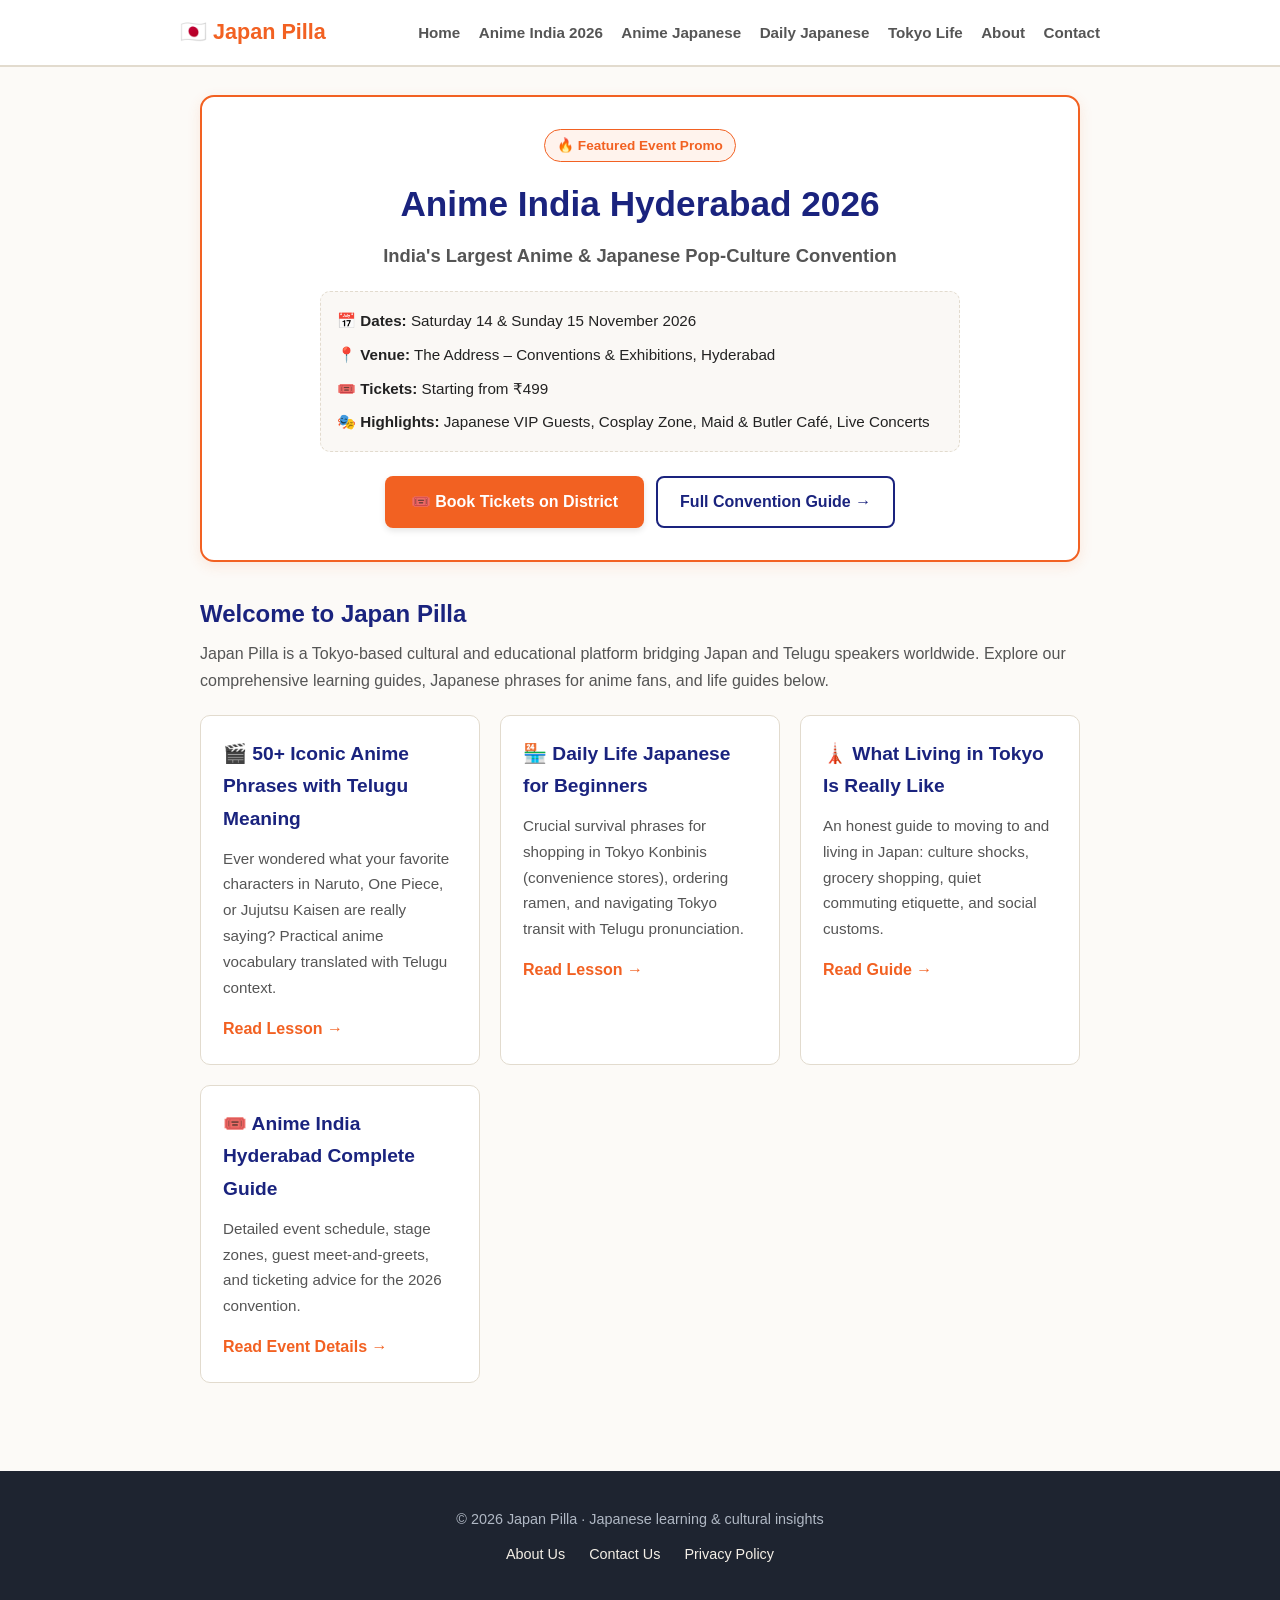
==== commit 6422a004: "Add files via upload" ====
--- a/index.html
+++ b/index.html
@@ -3,8 +3,8 @@
 <head>
   <meta charset="UTF-8">
   <meta name="viewport" content="width=device-width, initial-scale=1">
-  <title>Japan Pilla – Learn Japanese in Telugu | Life in Tokyo & Anime Guide</title>
-  <meta name="description" content="Master Japanese language through Telugu. Authentic Japanese lessons, anime slang, and real-life stories straight from Tokyo by Japan Pilla.">
+  <title>Japan Pilla – Anime India Hyderabad 2026 &amp; Learn Japanese in Telugu</title>
+  <meta name="description" content="Anime India Hyderabad 2026 event guide and tickets. Plus learn everyday Japanese, anime slang, and life in Tokyo with Japan Pilla.">
   <link rel="stylesheet" href="style.css">
   <script async src="https://pagead2.googlesyndication.com/pagead/js/adsbygoogle.js?client=ca-pub-6555063757397765" crossorigin="anonymous"></script>
 </head>
@@ -12,9 +12,10 @@
 
 <header>
   <div class="nav-wrap">
-    <a href="index.html" class="logo">🇯🇵 Japan Pilla (జపాన్ పిల్ల)</a>
+    <a href="index.html" class="logo">🇯🇵 Japan Pilla</a>
     <nav>
       <a href="index.html">Home</a>
+      <a href="anime-india-hyderabad.html">Anime India 2026</a>
       <a href="anime-japanese-phrases.html">Anime Japanese</a>
       <a href="daily-life-japanese.html">Daily Japanese</a>
       <a href="tokyo-life-guide.html">Tokyo Life</a>
@@ -25,42 +26,65 @@
 </header>
 
 <main class="container">
-  <section class="hero-banner">
-    <h1>Learn Japanese in Telugu Straight from Tokyo</h1>
-    <p>Namaskaram! Welcome to <strong>Japan Pilla</strong>. Here, we break down Japanese words, iconic anime dialogue, and everyday survival phrases with natural Telugu explanations.</p>
+
+  <!-- ================= ANIME INDIA PROMO (PRIMARY CONTENT) ================= -->
+  <section class="event-hero">
+    <span class="badge">🔥 Featured Event Promo</span>
+    <h1>Anime India Hyderabad 2026</h1>
+    <p class="event-tagline">India's Largest Anime &amp; Japanese Pop-Culture Convention</p>
+    
+    <div class="event-meta-box">
+      <div class="meta-item">📅 <strong>Dates:</strong> Saturday 14 &amp; Sunday 15 November 2026</div>
+      <div class="meta-item">📍 <strong>Venue:</strong> The Address – Conventions &amp; Exhibitions, Hyderabad</div>
+      <div class="meta-item">🎟️ <strong>Tickets:</strong> Starting from ₹499</div>
+      <div class="meta-item">🎭 <strong>Highlights:</strong> Japanese VIP Guests, Cosplay Zone, Maid &amp; Butler Café, Live Concerts</div>
+    </div>
+
+    <div class="cta-actions">
+      <a class="btn-primary" href="https://www.district.in/events/anime-india-hyderabad-2026-buy-tickets" target="_blank" rel="noopener sponsored">
+        🎟️ Book Tickets on District
+      </a>
+      <a class="btn-secondary" href="anime-india-hyderabad.html">Full Convention Guide →</a>
+    </div>
   </section>
 
-  <h2 style="margin-bottom:20px; color:var(--secondary)">Featured Lessons & Articles</h2>
+  <!-- ================= ABOUT JAPAN PILLA HUB ================= -->
+  <section class="site-intro">
+    <h2>Welcome to Japan Pilla</h2>
+    <p>Japan Pilla is a Tokyo-based cultural and educational platform bridging Japan and Telugu speakers worldwide. Explore our comprehensive learning guides, Japanese phrases for anime fans, and life guides below.</p>
+  </section>
 
+  <!-- ================= FEATURED LESSONS & GUIDES ================= -->
   <div class="grid">
     <div class="card">
       <h3>🎬 50+ Iconic Anime Phrases with Telugu Meaning</h3>
-      <p>Ever wondered what your favorite heroes like Naruto, Luffy, or Gojo are really saying? Here are essential phrases explained clearly in Telugu.</p>
+      <p>Ever wondered what your favorite characters in Naruto, One Piece, or Jujutsu Kaisen are really saying? Practical anime vocabulary translated with Telugu context.</p>
       <a href="anime-japanese-phrases.html" class="read-more">Read Lesson →</a>
     </div>
 
     <div class="card">
-      <h3>🏪 Daily Life Japanese for Beginners (In Telugu)</h3>
-      <p>From Konbini (convenience store) orders to subway navigation: 30 practical phrases you need every day in Japan.</p>
+      <h3>🏪 Daily Life Japanese for Beginners</h3>
+      <p>Crucial survival phrases for shopping in Tokyo Konbinis (convenience stores), ordering ramen, and navigating Tokyo transit with Telugu pronunciation.</p>
       <a href="daily-life-japanese.html" class="read-more">Read Lesson →</a>
     </div>
 
     <div class="card">
-      <h3>🗼 What Living in Tokyo as a Telugu Person Is Really Like</h3>
-      <p>Cost of living, vegetarian food options, trash rules, and navigating social life in Japan’s bustling capital.</p>
+      <h3>🗼 What Living in Tokyo Is Really Like</h3>
+      <p>An honest guide to moving to and living in Japan: culture shocks, grocery shopping, quiet commuting etiquette, and social customs.</p>
       <a href="tokyo-life-guide.html" class="read-more">Read Guide →</a>
     </div>
 
     <div class="card">
-      <h3>🎟️ Anime India Convention Guide</h3>
-      <p>Everything you need to know about attending anime conventions, meeting international Japanese guests, and etiquette.</p>
-      <a href="anime-india-hyderabad.html" class="read-more">Read Guide →</a>
+      <h3>🎟️ Anime India Hyderabad Complete Guide</h3>
+      <p>Detailed event schedule, stage zones, guest meet-and-greets, and ticketing advice for the 2026 convention.</p>
+      <a href="anime-india-hyderabad.html" class="read-more">Read Event Details →</a>
     </div>
   </div>
+
 </main>
 
 <footer>
-  <p>© 2026 Japan Pilla · Authentic Japanese lessons in Telugu</p>
+  <p>© 2026 Japan Pilla · Japanese learning &amp; cultural insights</p>
   <p style="margin-top:10px">
     <a href="about.html">About Us</a>
     <a href="contact.html">Contact Us</a>
--- a/style.css
+++ b/style.css
@@ -1,6 +1,6 @@
 :root {
-  --primary: #e65100;
-  --primary-dark: #b33c00;
+  --primary: #f26122;
+  --primary-dark: #d44c10;
   --secondary: #1a237e;
   --bg: #fcfaf7;
   --surface: #ffffff;
@@ -26,27 +26,82 @@
 .nav-wrap {
   max-width: 960px; margin: 0 auto;
   display: flex; justify-content: space-between; align-items: center;
-  padding: 14px 20px;
+  padding: 14px 20px; flex-wrap: wrap; gap: 10px;
 }
-.logo { font-size: 1.3rem; font-weight: 900; color: var(--primary); }
-nav a { margin-left: 18px; font-weight: 600; color: var(--text-muted); }
+.logo { font-size: 1.35rem; font-weight: 900; color: var(--primary); }
+nav a { margin-left: 14px; font-weight: 600; color: var(--text-muted); font-size: 0.95rem; }
 nav a:hover { color: var(--primary); }
 
-.container { max-width: 920px; margin: 0 auto; padding: 36px 20px; }
-.hero-banner {
-  text-align: center; padding: 40px 20px; background: #fff;
-  border: 1px solid var(--border); border-radius: 12px; margin-bottom: 36px;
+.container { max-width: 920px; margin: 0 auto; padding: 28px 20px; }
+
+/* Event Hero Box */
+.event-hero {
+  background: #fff;
+  border: 2px solid var(--primary);
+  border-radius: 14px;
+  padding: 32px 24px;
+  text-align: center;
+  margin-bottom: 32px;
+  box-shadow: 0 4px 14px rgba(242, 97, 34, 0.12);
 }
-.hero-banner h1 { font-size: 2.2rem; color: var(--secondary); margin-bottom: 12px; }
-.hero-banner p { font-size: 1.1rem; color: var(--text-muted); max-width: 680px; margin: 0 auto; }
+.badge {
+  display: inline-block;
+  background: #fff3ed;
+  color: var(--primary);
+  font-weight: 800;
+  font-size: 0.85rem;
+  padding: 4px 12px;
+  border-radius: 999px;
+  margin-bottom: 12px;
+  border: 1px solid var(--primary);
+}
+.event-hero h1 { font-size: 2.2rem; color: var(--secondary); margin-bottom: 6px; }
+.event-tagline { font-size: 1.15rem; color: var(--text-muted); font-weight: 600; margin-bottom: 20px; }
 
-.grid { display: grid; grid-template-columns: repeat(auto-fit, minmax(280px, 1fr)); gap: 20px; }
+.event-meta-box {
+  background: #faf8f5;
+  border: 1px dashed var(--border);
+  border-radius: 10px;
+  padding: 16px;
+  margin: 18px auto 24px;
+  max-width: 640px;
+  display: grid;
+  gap: 8px;
+  text-align: left;
+  font-size: 0.95rem;
+}
+.cta-actions { display: flex; gap: 12px; justify-content: center; flex-wrap: wrap; }
+.btn-primary {
+  background: var(--primary);
+  color: #fff !important;
+  font-weight: 800;
+  padding: 12px 26px;
+  border-radius: 8px;
+  text-decoration: none !important;
+  box-shadow: 0 3px 6px rgba(0,0,0,0.1);
+}
+.btn-primary:hover { background: var(--primary-dark); }
+.btn-secondary {
+  background: #fff;
+  color: var(--secondary) !important;
+  border: 2px solid var(--secondary);
+  font-weight: 700;
+  padding: 10px 22px;
+  border-radius: 8px;
+  text-decoration: none !important;
+}
+
+.site-intro { margin: 28px 0 20px; }
+.site-intro h2 { font-size: 1.5rem; color: var(--secondary); margin-bottom: 6px; }
+.site-intro p { color: var(--text-muted); }
+
+.grid { display: grid; grid-template-columns: repeat(auto-fit, minmax(280px, 1fr)); gap: 20px; margin-top: 18px; }
 .card {
   background: #fff; border: 1px solid var(--border);
   border-radius: 10px; padding: 22px; transition: transform .15s;
 }
 .card:hover { transform: translateY(-3px); }
-.card h2, .card h3 { font-size: 1.25rem; color: var(--secondary); margin-bottom: 10px; }
+.card h3 { font-size: 1.2rem; color: var(--secondary); margin-bottom: 10px; }
 .card p { color: var(--text-muted); font-size: 0.95rem; margin-bottom: 14px; }
 .read-more { font-weight: 700; color: var(--primary); }
 
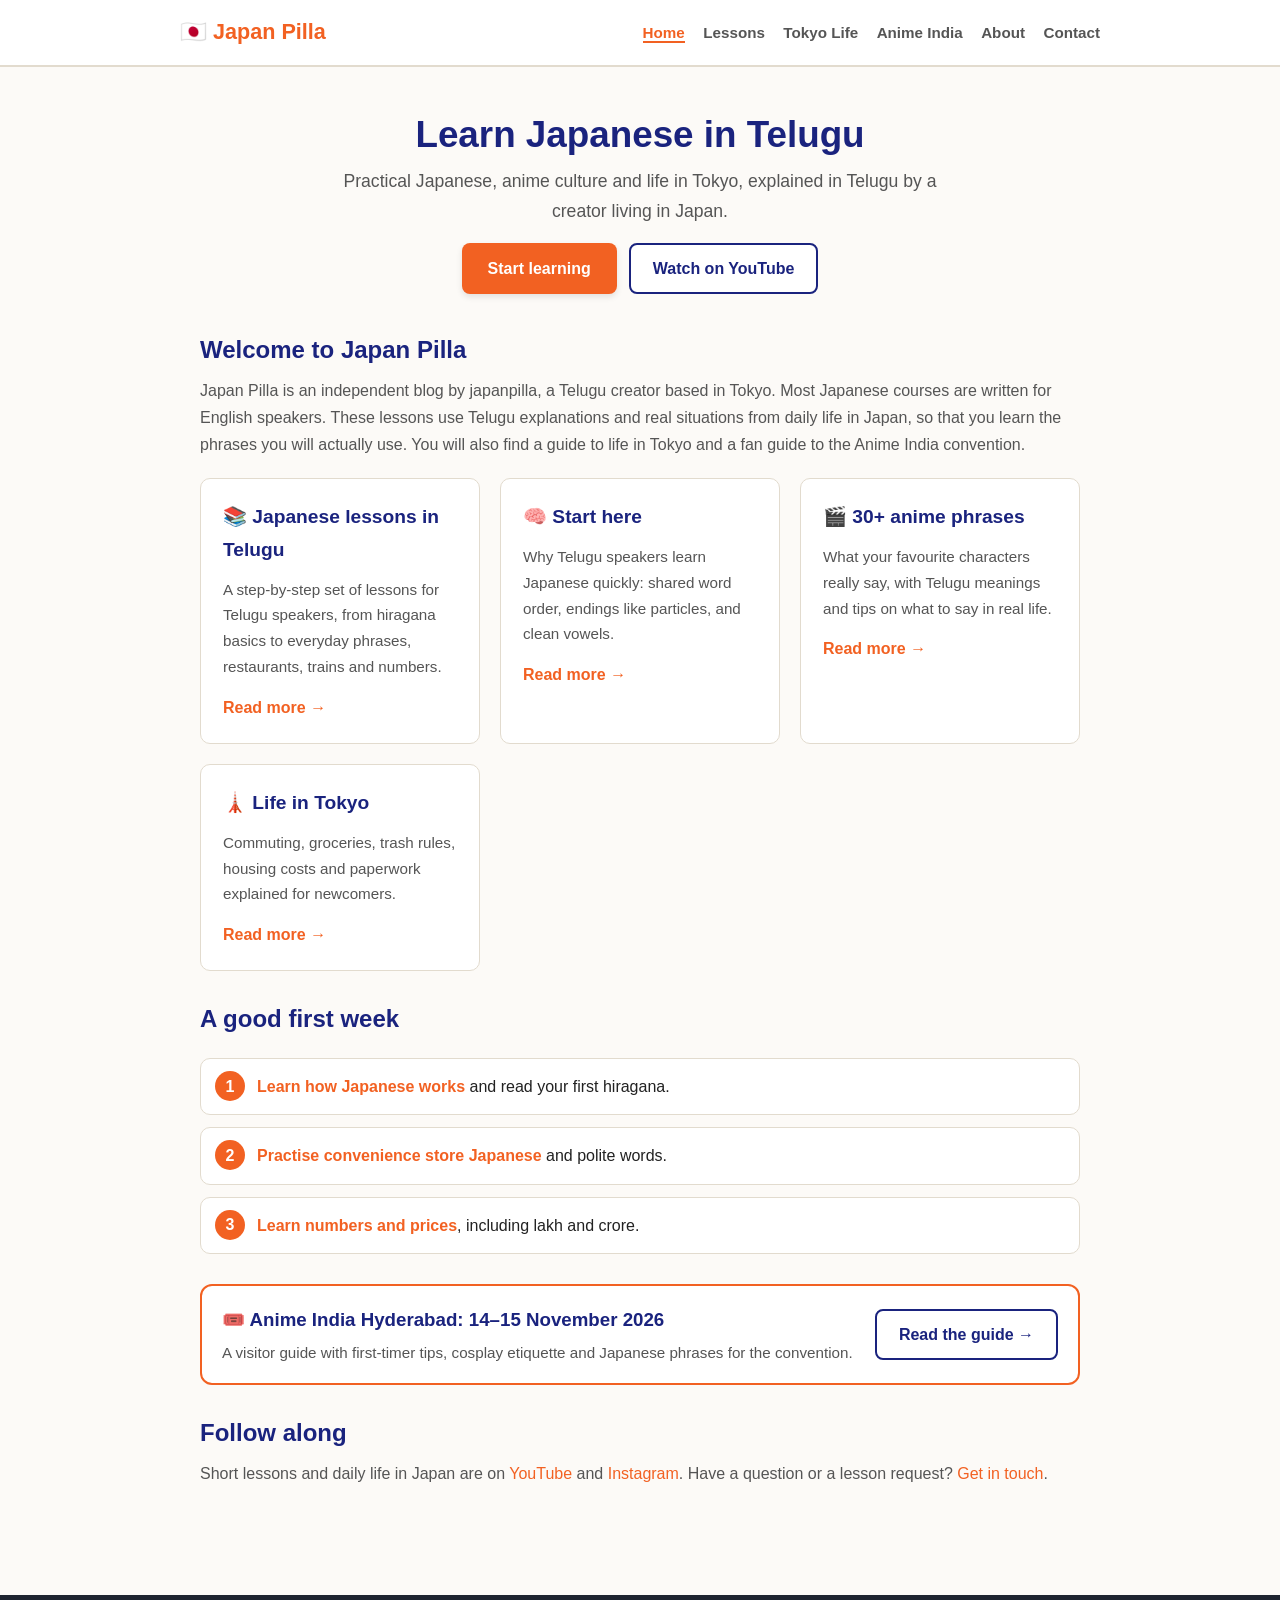
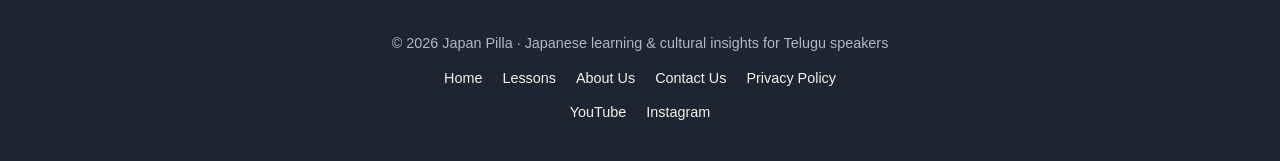
==== commit 5a359f77: "Expand site: 6 new lessons, rewritten pages, AdSense-ready privacy policy, sitemap Co-Authored-By: C" ====
--- a/index.html
+++ b/index.html
@@ -3,22 +3,27 @@
 <head>
   <meta charset="UTF-8">
   <meta name="viewport" content="width=device-width, initial-scale=1">
-  <title>Japan Pilla – Anime India Hyderabad 2026 &amp; Learn Japanese in Telugu</title>
-  <meta name="description" content="Anime India Hyderabad 2026 event guide and tickets. Plus learn everyday Japanese, anime slang, and life in Tokyo with Japan Pilla.">
+  <title>Japan Pilla – Learn Japanese in Telugu | Anime, Daily Life &amp; Tokyo Guide</title>
+  <meta name="description" content="Learn Japanese in Telugu: everyday phrases, anime vocabulary, numbers, restaurant and train Japanese, plus a guide to life in Tokyo by japanpilla.">
+  <link rel="canonical" href="https://japanpilla.github.io/">
+  <meta property="og:title" content="Japan Pilla – Learn Japanese in Telugu | Anime, Daily Life &amp; Tokyo Guide">
+  <meta property="og:description" content="Learn Japanese in Telugu: everyday phrases, anime vocabulary, numbers, restaurant and train Japanese, plus a guide to life in Tokyo by japanpilla.">
+  <meta property="og:type" content="website">
+  <meta property="og:url" content="https://japanpilla.github.io/">
   <link rel="stylesheet" href="style.css">
   <script async src="https://pagead2.googlesyndication.com/pagead/js/adsbygoogle.js?client=ca-pub-6555063757397765" crossorigin="anonymous"></script>
+  <meta name="google-site-verification" content="7T4jdt97iSZycaqEVADImLTfpHpjUytxHXB3i6cLzdA" />
 </head>
 <body>
 
 <header>
   <div class="nav-wrap">
     <a href="index.html" class="logo">🇯🇵 Japan Pilla</a>
-    <nav>
-      <a href="index.html">Home</a>
-      <a href="anime-india-hyderabad.html">Anime India 2026</a>
-      <a href="anime-japanese-phrases.html">Anime Japanese</a>
-      <a href="daily-life-japanese.html">Daily Japanese</a>
+    <nav aria-label="Main">
+      <a href="index.html" class="active" aria-current="page">Home</a>
+      <a href="lessons.html">Lessons</a>
       <a href="tokyo-life-guide.html">Tokyo Life</a>
+      <a href="anime-india-hyderabad.html">Anime India</a>
       <a href="about.html">About</a>
       <a href="contact.html">Contact</a>
     </nav>
@@ -26,71 +31,59 @@
 </header>
 
 <main class="container">
+<section class="hero-intro">
+  <h1>Learn Japanese in Telugu</h1>
+  <p>Practical Japanese, anime culture and life in Tokyo, explained in Telugu by a creator living in Japan.</p>
+  <div class="cta-actions">
+    <a class="btn-primary" href="lessons.html">Start learning</a>
+    <a class="btn-secondary" href="https://www.youtube.com/@japan_pilla" target="_blank" rel="noopener">Watch on YouTube</a>
+  </div>
+</section>
 
-  <!-- ================= ANIME INDIA PROMO (PRIMARY CONTENT) ================= -->
-  <section class="event-hero">
-    <span class="badge">🔥 Featured Event Promo</span>
-    <h1>Anime India Hyderabad 2026</h1>
-    <p class="event-tagline">India's Largest Anime &amp; Japanese Pop-Culture Convention</p>
-    
-    <div class="event-meta-box">
-      <div class="meta-item">📅 <strong>Dates:</strong> Saturday 14 &amp; Sunday 15 November 2026</div>
-      <div class="meta-item">📍 <strong>Venue:</strong> The Address – Conventions &amp; Exhibitions, Hyderabad</div>
-      <div class="meta-item">🎟️ <strong>Tickets:</strong> Starting from ₹499</div>
-      <div class="meta-item">🎭 <strong>Highlights:</strong> Japanese VIP Guests, Cosplay Zone, Maid &amp; Butler Café, Live Concerts</div>
-    </div>
+<section class="site-intro">
+  <h2>Welcome to Japan Pilla</h2>
+  <p>Japan Pilla is an independent blog by japanpilla, a Telugu creator based in Tokyo. Most Japanese courses are written for English speakers. These lessons use Telugu explanations and real situations from daily life in Japan, so that you learn the phrases you will actually use. You will also find a guide to life in Tokyo and a fan guide to the Anime India convention.</p>
+</section>
 
-    <div class="cta-actions">
-      <a class="btn-primary" href="https://www.district.in/events/anime-india-hyderabad-2026-buy-tickets" target="_blank" rel="noopener sponsored">
-        🎟️ Book Tickets on District
-      </a>
-      <a class="btn-secondary" href="anime-india-hyderabad.html">Full Convention Guide →</a>
-    </div>
-  </section>
+<div class="grid"><div class="card"><h3>📚 Japanese lessons in Telugu</h3><p>A step-by-step set of lessons for Telugu speakers, from hiragana basics to everyday phrases, restaurants, trains and numbers.</p><a href="lessons.html" class="read-more">Read more →</a></div><div class="card"><h3>🧠 Start here</h3><p>Why Telugu speakers learn Japanese quickly: shared word order, endings like particles, and clean vowels.</p><a href="japanese-for-telugu-speakers.html" class="read-more">Read more →</a></div><div class="card"><h3>🎬 30+ anime phrases</h3><p>What your favourite characters really say, with Telugu meanings and tips on what to say in real life.</p><a href="anime-japanese-phrases.html" class="read-more">Read more →</a></div><div class="card"><h3>🗼 Life in Tokyo</h3><p>Commuting, groceries, trash rules, housing costs and paperwork explained for newcomers.</p><a href="tokyo-life-guide.html" class="read-more">Read more →</a></div></div>
 
-  <!-- ================= ABOUT JAPAN PILLA HUB ================= -->
-  <section class="site-intro">
-    <h2>Welcome to Japan Pilla</h2>
-    <p>Japan Pilla is a Tokyo-based cultural and educational platform bridging Japan and Telugu speakers worldwide. Explore our comprehensive learning guides, Japanese phrases for anime fans, and life guides below.</p>
-  </section>
+<section class="site-intro">
+  <h2>A good first week</h2>
+  <ol class="path">
+    <li><a href="japanese-for-telugu-speakers.html">Learn how Japanese works</a> and read your first hiragana.</li>
+    <li><a href="daily-life-japanese.html">Practise convenience store Japanese</a> and polite words.</li>
+    <li><a href="numbers-and-prices-japanese.html">Learn numbers and prices</a>, including lakh and crore.</li>
+  </ol>
+</section>
 
-  <!-- ================= FEATURED LESSONS & GUIDES ================= -->
-  <div class="grid">
-    <div class="card">
-      <h3>🎬 50+ Iconic Anime Phrases with Telugu Meaning</h3>
-      <p>Ever wondered what your favorite characters in Naruto, One Piece, or Jujutsu Kaisen are really saying? Practical anime vocabulary translated with Telugu context.</p>
-      <a href="anime-japanese-phrases.html" class="read-more">Read Lesson →</a>
-    </div>
+<section class="event-strip">
+  <div>
+    <h3>🎟️ Anime India Hyderabad: 14–15 November 2026</h3>
+    <p>A visitor guide with first-timer tips, cosplay etiquette and Japanese phrases for the convention.</p>
+  </div>
+  <a class="btn-secondary" href="anime-india-hyderabad.html">Read the guide →</a>
+</section>
 
-    <div class="card">
-      <h3>🏪 Daily Life Japanese for Beginners</h3>
-      <p>Crucial survival phrases for shopping in Tokyo Konbinis (convenience stores), ordering ramen, and navigating Tokyo transit with Telugu pronunciation.</p>
-      <a href="daily-life-japanese.html" class="read-more">Read Lesson →</a>
-    </div>
-
-    <div class="card">
-      <h3>🗼 What Living in Tokyo Is Really Like</h3>
-      <p>An honest guide to moving to and living in Japan: culture shocks, grocery shopping, quiet commuting etiquette, and social customs.</p>
-      <a href="tokyo-life-guide.html" class="read-more">Read Guide →</a>
-    </div>
-
-    <div class="card">
-      <h3>🎟️ Anime India Hyderabad Complete Guide</h3>
-      <p>Detailed event schedule, stage zones, guest meet-and-greets, and ticketing advice for the 2026 convention.</p>
-      <a href="anime-india-hyderabad.html" class="read-more">Read Event Details →</a>
-    </div>
-  </div>
-
+<section class="site-intro">
+  <h2>Follow along</h2>
+  <p>Short lessons and daily life in Japan are on <a href="https://www.youtube.com/@japan_pilla" target="_blank" rel="noopener">YouTube</a> and <a href="https://www.instagram.com/japan_pilla" target="_blank" rel="noopener">Instagram</a>. Have a question or a lesson request? <a href="contact.html">Get in touch</a>.</p>
+</section>
 </main>
 
 <footer>
-  <p>© 2026 Japan Pilla · Japanese learning &amp; cultural insights</p>
-  <p style="margin-top:10px">
+  <p>© 2026 Japan Pilla · Japanese learning &amp; cultural insights for Telugu speakers</p>
+  <p class="foot-links">
+    <a href="index.html">Home</a>
+    <a href="lessons.html">Lessons</a>
     <a href="about.html">About Us</a>
     <a href="contact.html">Contact Us</a>
     <a href="privacy.html">Privacy Policy</a>
   </p>
+  <p class="foot-social">
+    <a href="https://www.youtube.com/@japan_pilla" target="_blank" rel="noopener">YouTube</a>
+    <a href="https://www.instagram.com/japan_pilla" target="_blank" rel="noopener">Instagram</a>
+  </p>
 </footer>
 
 </body>
-</html>+</html>
--- a/style.css
+++ b/style.css
@@ -120,4 +120,63 @@
   background: #1e2430; color: #b0b8c4; text-align: center;
   padding: 36px 20px; margin-top: 60px; font-size: 0.9rem;
 }
-footer a { color: #f4efe6; margin: 0 10px; }+footer a { color: #f4efe6; margin: 0 10px; }
+/* ===== Added: readability, mobile tables, lesson components ===== */
+body { font-family: -apple-system, BlinkMacSystemFont, "Segoe UI", Roboto, "Noto Sans Telugu", "Noto Sans JP", "Hiragino Sans", sans-serif; }
+nav a.active { color: var(--primary); border-bottom: 2px solid var(--primary); }
+.table-wrap { overflow-x: auto; -webkit-overflow-scrolling: touch; margin: 18px 0 26px; border-radius: 8px; }
+.table-wrap table { margin: 0; min-width: 560px; font-size: 0.95rem; }
+.table-wrap td, .table-wrap th { vertical-align: top; }
+article ul, article ol { margin: 0 0 18px 24px; }
+article li { margin-bottom: 8px; }
+article h3 { font-size: 1.15rem; color: var(--secondary); margin: 22px 0 8px; }
+article .lead { font-size: 1.1rem; color: var(--text-muted); }
+.byline { font-size: 0.9rem; color: var(--text-muted); margin: -6px 0 20px; }
+.note, .tip {
+  background: #fff8e6; border-left: 4px solid #f2b222;
+  border-radius: 6px; padding: 14px 16px; margin: 20px 0;
+}
+.tip { background: #eef7ee; border-left-color: #2e7d32; }
+.note p:last-child, .tip p:last-child { margin-bottom: 0; }
+.dialogue { background: #fff; border: 1px solid var(--border); border-radius: 10px; padding: 8px 16px; margin: 18px 0 26px; }
+.dlg { padding: 10px 0; border-bottom: 1px dashed var(--border); display: grid; gap: 1px; }
+.dlg:last-child { border-bottom: 0; }
+.dlg .who { font-size: 0.78rem; font-weight: 800; letter-spacing: .5px; text-transform: uppercase; color: var(--primary); }
+.dlg .jp { font-size: 1.15rem; }
+.dlg .en { color: var(--text-muted); font-size: 0.92rem; }
+.toc { background: #fff; border: 1px solid var(--border); border-radius: 10px; padding: 14px 18px; margin: 18px 0 26px; }
+.toc strong { color: var(--secondary); }
+.toc ul { margin: 8px 0 0 20px; }
+.more { margin-top: 44px; padding-top: 8px; border-top: 2px solid var(--border); }
+.more h2 { font-size: 1.3rem; color: var(--secondary); margin: 16px 0 10px; }
+.more ul { margin-left: 22px; }
+.pager { display: flex; justify-content: space-between; gap: 12px; flex-wrap: wrap; margin: 34px 0 6px; }
+.pager a { background: #fff; border: 2px solid var(--secondary); color: var(--secondary); font-weight: 700; padding: 10px 16px; border-radius: 8px; }
+.pager a:hover { text-decoration: none; background: #eef0ff; }
+.hero-intro { text-align: center; padding: 18px 0 8px; }
+.hero-intro h1 { font-size: 2.3rem; color: var(--secondary); line-height: 1.2; margin-bottom: 10px; }
+.hero-intro p { max-width: 640px; margin: 0 auto 16px; color: var(--text-muted); font-size: 1.1rem; }
+.path { counter-reset: step; list-style: none; margin: 18px 0 8px !important; padding: 0; display: grid; gap: 12px; }
+.path li { counter-increment: step; background: #fff; border: 1px solid var(--border); border-radius: 10px; padding: 14px 16px 14px 56px; position: relative; margin: 0; }
+.path li::before { content: counter(step); position: absolute; left: 14px; top: 12px; width: 30px; height: 30px; border-radius: 50%; background: var(--primary); color: #fff; font-weight: 800; display: flex; align-items: center; justify-content: center; }
+.path li a { font-weight: 700; }
+.event-strip { display: flex; gap: 14px; align-items: center; justify-content: space-between; flex-wrap: wrap; background: #fff; border: 2px solid var(--primary); border-radius: 12px; padding: 18px 20px; margin: 30px 0 10px; }
+.event-strip h3 { margin: 0 0 4px; color: var(--secondary); }
+.event-strip p { margin: 0; color: var(--text-muted); font-size: 0.95rem; }
+.social-row { display: flex; gap: 12px; flex-wrap: wrap; margin: 14px 0; }
+.foot-links a, .foot-social a { margin: 0 8px; }
+.foot-links, .foot-social { margin-top: 10px; }
+@media (max-width: 640px) {
+  .hero-intro h1 { font-size: 1.8rem; }
+  article h1 { font-size: 1.8rem; }
+  nav a { margin-left: 0; margin-right: 12px; }
+  .nav-wrap { padding: 10px 16px; }
+}
+
+/* kana grid */
+table.kana { min-width: 330px; text-align: center; }
+table.kana th { text-align: center; padding: 6px 3px; font-size: 0.72rem; }
+table.kana td.kcell { text-align: center; padding: 6px 2px; line-height: 1.35; }
+table.kana td.kcell .jp { font-size: 1.5rem; }
+.small-note { font-size: 0.88rem; color: var(--text-muted); margin-top: 8px; }
+.event-meta-box .meta-item { line-height: 1.5; }
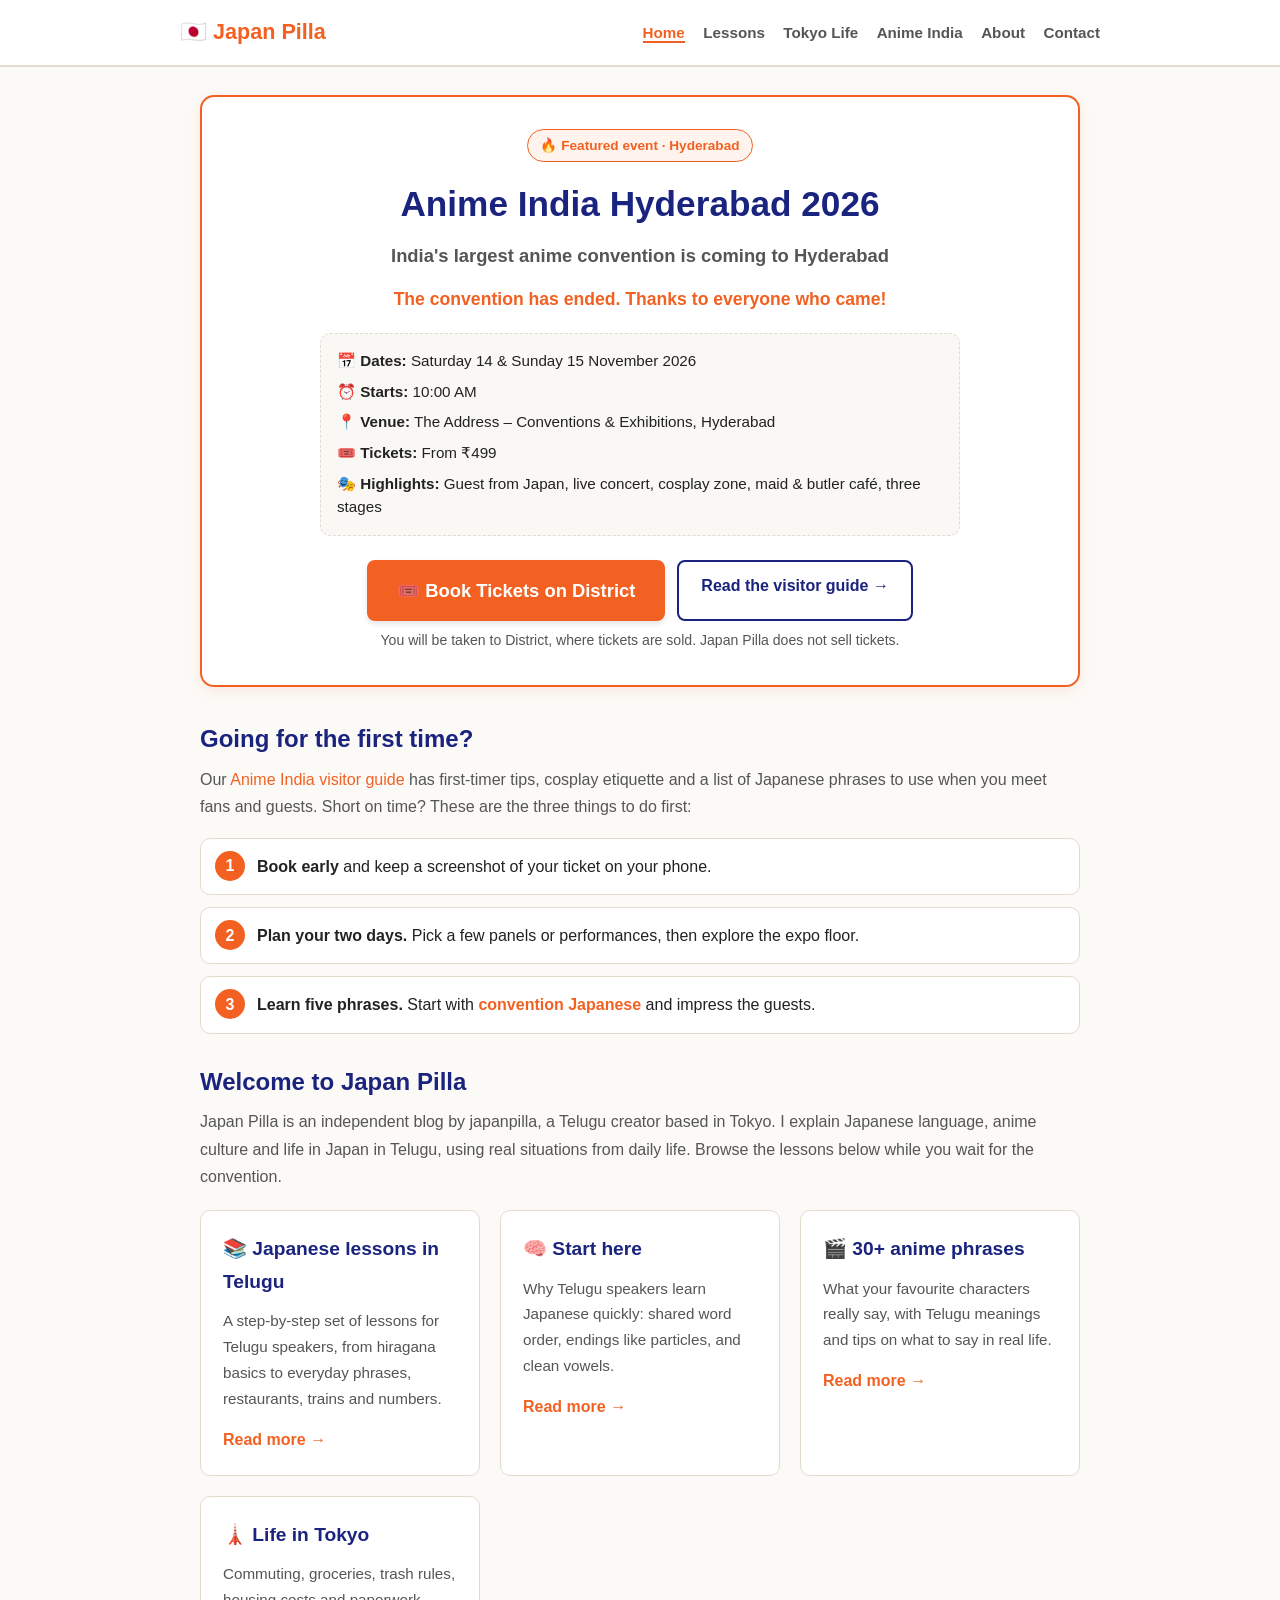
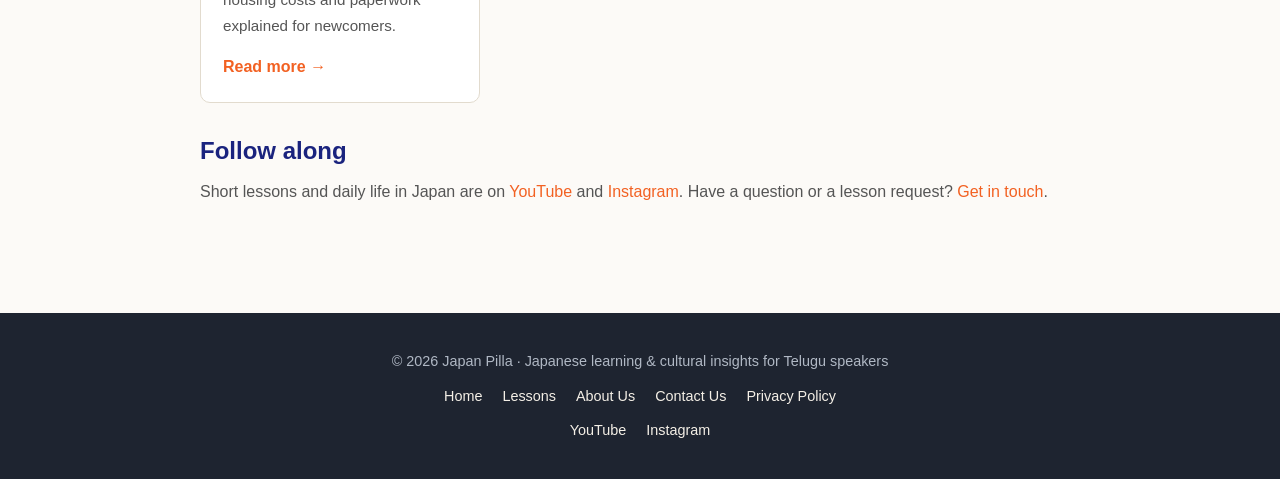
==== commit b4be1b1f: "Home page: feature Anime India event with booking CTA for promotion week Co-Authored-By: Claude Sonn" ====
--- a/index.html
+++ b/index.html
@@ -3,11 +3,11 @@
 <head>
   <meta charset="UTF-8">
   <meta name="viewport" content="width=device-width, initial-scale=1">
-  <title>Japan Pilla – Learn Japanese in Telugu | Anime, Daily Life &amp; Tokyo Guide</title>
-  <meta name="description" content="Learn Japanese in Telugu: everyday phrases, anime vocabulary, numbers, restaurant and train Japanese, plus a guide to life in Tokyo by japanpilla.">
+  <title>Anime India Hyderabad 2026 – Tickets, Guide &amp; Tips | Japan Pilla</title>
+  <meta name="description" content="Anime India Hyderabad on 14–15 Nov 2026: dates, venue, ticket link and a first-timer guide. Plus free Japanese lessons in Telugu from Tokyo creator Japan Pilla.">
   <link rel="canonical" href="https://japanpilla.github.io/">
-  <meta property="og:title" content="Japan Pilla – Learn Japanese in Telugu | Anime, Daily Life &amp; Tokyo Guide">
-  <meta property="og:description" content="Learn Japanese in Telugu: everyday phrases, anime vocabulary, numbers, restaurant and train Japanese, plus a guide to life in Tokyo by japanpilla.">
+  <meta property="og:title" content="Anime India Hyderabad 2026 – Tickets, Guide &amp; Tips | Japan Pilla">
+  <meta property="og:description" content="Anime India Hyderabad on 14–15 Nov 2026: dates, venue, ticket link and a first-timer guide. Plus free Japanese lessons in Telugu from Tokyo creator Japan Pilla.">
   <meta property="og:type" content="website">
   <meta property="og:url" content="https://japanpilla.github.io/">
   <link rel="stylesheet" href="style.css">
@@ -31,43 +31,70 @@
 </header>
 
 <main class="container">
-<section class="hero-intro">
-  <h1>Learn Japanese in Telugu</h1>
-  <p>Practical Japanese, anime culture and life in Tokyo, explained in Telugu by a creator living in Japan.</p>
+<section class="event-hero">
+  <span class="badge">🔥 Featured event · Hyderabad</span>
+  <h1>Anime India Hyderabad 2026</h1>
+  <p class="event-tagline">India's largest anime convention is coming to Hyderabad</p>
+  <p class="countdown" id="countdown" aria-live="polite"></p>
+
+  <div class="event-meta-box">
+    <div class="meta-item">📅 <strong>Dates:</strong> Saturday 14 &amp; Sunday 15 November 2026</div>
+    <div class="meta-item">⏰ <strong>Starts:</strong> 10:00 AM</div>
+    <div class="meta-item">📍 <strong>Venue:</strong> The Address – Conventions &amp; Exhibitions, Hyderabad</div>
+    <div class="meta-item">🎟️ <strong>Tickets:</strong> From ₹499</div>
+    <div class="meta-item">🎭 <strong>Highlights:</strong> Guest from Japan, live concert, cosplay zone, maid &amp; butler café, three stages</div>
+  </div>
+
   <div class="cta-actions">
-    <a class="btn-primary" href="lessons.html">Start learning</a>
-    <a class="btn-secondary" href="https://www.youtube.com/@japan_pilla" target="_blank" rel="noopener">Watch on YouTube</a>
+    <a class="btn-primary btn-big" href="https://www.district.in/events/anime-india-hyderabad-2026-buy-tickets" target="_blank" rel="noopener">🎟️ Book Tickets on District</a>
+    <a class="btn-secondary" href="anime-india-hyderabad.html">Read the visitor guide →</a>
   </div>
+  <p class="small-note">You will be taken to District, where tickets are sold. Japan Pilla does not sell tickets.</p>
+</section>
+
+<section class="site-intro">
+  <h2>Going for the first time?</h2>
+  <p>Our <a href="anime-india-hyderabad.html">Anime India visitor guide</a> has first-timer tips, cosplay etiquette and a list of Japanese phrases to use when you meet fans and guests. Short on time? These are the three things to do first:</p>
+  <ol class="path">
+    <li><strong>Book early</strong> and keep a screenshot of your ticket on your phone.</li>
+    <li><strong>Plan your two days.</strong> Pick a few panels or performances, then explore the expo floor.</li>
+    <li><strong>Learn five phrases.</strong> Start with <a href="anime-india-hyderabad.html#phrases">convention Japanese</a> and impress the guests.</li>
+  </ol>
 </section>
 
 <section class="site-intro">
   <h2>Welcome to Japan Pilla</h2>
-  <p>Japan Pilla is an independent blog by japanpilla, a Telugu creator based in Tokyo. Most Japanese courses are written for English speakers. These lessons use Telugu explanations and real situations from daily life in Japan, so that you learn the phrases you will actually use. You will also find a guide to life in Tokyo and a fan guide to the Anime India convention.</p>
+  <p>Japan Pilla is an independent blog by japanpilla, a Telugu creator based in Tokyo. I explain Japanese language, anime culture and life in Japan in Telugu, using real situations from daily life. Browse the lessons below while you wait for the convention.</p>
 </section>
 
 <div class="grid"><div class="card"><h3>📚 Japanese lessons in Telugu</h3><p>A step-by-step set of lessons for Telugu speakers, from hiragana basics to everyday phrases, restaurants, trains and numbers.</p><a href="lessons.html" class="read-more">Read more →</a></div><div class="card"><h3>🧠 Start here</h3><p>Why Telugu speakers learn Japanese quickly: shared word order, endings like particles, and clean vowels.</p><a href="japanese-for-telugu-speakers.html" class="read-more">Read more →</a></div><div class="card"><h3>🎬 30+ anime phrases</h3><p>What your favourite characters really say, with Telugu meanings and tips on what to say in real life.</p><a href="anime-japanese-phrases.html" class="read-more">Read more →</a></div><div class="card"><h3>🗼 Life in Tokyo</h3><p>Commuting, groceries, trash rules, housing costs and paperwork explained for newcomers.</p><a href="tokyo-life-guide.html" class="read-more">Read more →</a></div></div>
 
 <section class="site-intro">
-  <h2>A good first week</h2>
-  <ol class="path">
-    <li><a href="japanese-for-telugu-speakers.html">Learn how Japanese works</a> and read your first hiragana.</li>
-    <li><a href="daily-life-japanese.html">Practise convenience store Japanese</a> and polite words.</li>
-    <li><a href="numbers-and-prices-japanese.html">Learn numbers and prices</a>, including lakh and crore.</li>
-  </ol>
-</section>
-
-<section class="event-strip">
-  <div>
-    <h3>🎟️ Anime India Hyderabad: 14–15 November 2026</h3>
-    <p>A visitor guide with first-timer tips, cosplay etiquette and Japanese phrases for the convention.</p>
-  </div>
-  <a class="btn-secondary" href="anime-india-hyderabad.html">Read the guide →</a>
-</section>
-
-<section class="site-intro">
   <h2>Follow along</h2>
   <p>Short lessons and daily life in Japan are on <a href="https://www.youtube.com/@japan_pilla" target="_blank" rel="noopener">YouTube</a> and <a href="https://www.instagram.com/japan_pilla" target="_blank" rel="noopener">Instagram</a>. Have a question or a lesson request? <a href="contact.html">Get in touch</a>.</p>
 </section>
+
+<div class="sticky-book">
+  <div><strong>Anime India Hyderabad</strong><br><span>14–15 Nov · from ₹499</span></div>
+  <a class="btn-primary" href="https://www.district.in/events/anime-india-hyderabad-2026-buy-tickets" target="_blank" rel="noopener">Book Tickets</a>
+</div>
+
+<script>
+(function () {
+  try {
+    var el = document.getElementById("countdown");
+    if (!el) return;
+    var start = new Date("2026-11-14T10:00:00+05:30").getTime();
+    var end = new Date("2026-11-16T00:00:00+05:30").getTime();
+    var now = Date.now();
+    var days = Math.ceil((start - now) / 86400000);
+    if (now >= end) { el.textContent = "The convention has ended. Thanks to everyone who came!"; }
+    else if (now >= start) { el.textContent = "Happening now in Hyderabad!"; }
+    else if (days === 1) { el.textContent = "⏳ Starts tomorrow!"; }
+    else { el.textContent = "⏳ " + days + " days to go"; }
+  } catch (e) {}
+})();
+</script>
 </main>
 
 <footer>
--- a/style.css
+++ b/style.css
@@ -180,3 +180,18 @@
 table.kana td.kcell .jp { font-size: 1.5rem; }
 .small-note { font-size: 0.88rem; color: var(--text-muted); margin-top: 8px; }
 .event-meta-box .meta-item { line-height: 1.5; }
+
+/* home: event-first promo week */
+.countdown { font-weight: 800; color: var(--primary); font-size: 1.1rem; margin: -6px 0 14px; min-height: 1.4em; }
+.btn-big { font-size: 1.15rem; padding: 15px 30px !important; }
+.sticky-book {
+  position: fixed; left: 0; right: 0; bottom: 0; z-index: 90;
+  background: #fff; border-top: 3px solid var(--primary);
+  display: flex; align-items: center; justify-content: space-between; gap: 12px;
+  padding: 10px 16px; box-shadow: 0 -4px 14px rgba(0,0,0,0.12);
+  font-size: 0.9rem; line-height: 1.3;
+}
+.sticky-book span { color: var(--text-muted); font-size: 0.82rem; }
+.sticky-book .btn-primary { padding: 10px 20px; white-space: nowrap; }
+body:has(.sticky-book) footer { padding-bottom: 90px; }
+@media (min-width: 900px) { .sticky-book { display: none; } body:has(.sticky-book) footer { padding-bottom: 36px; } }
